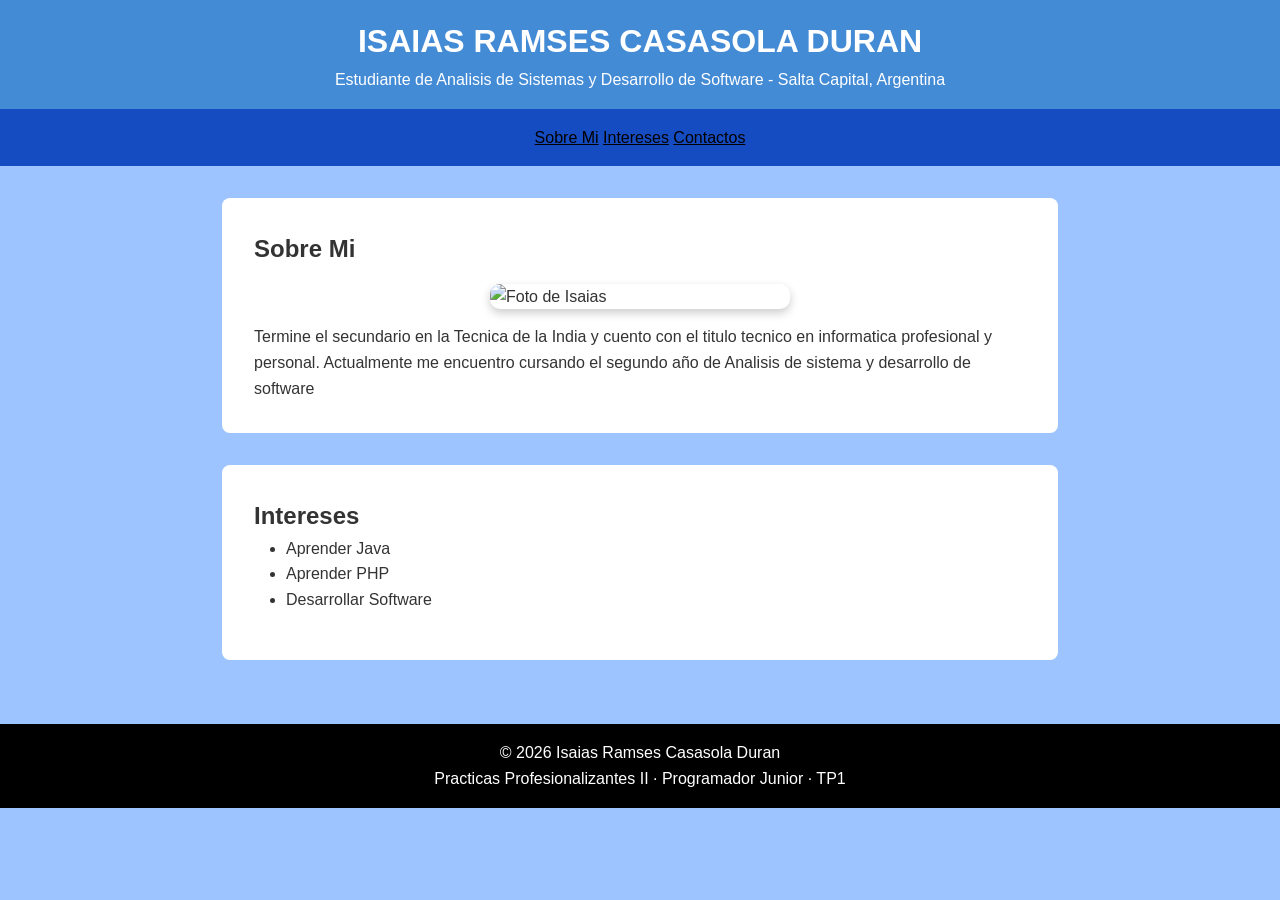
==== index.html @ 72bf7aa1 "Update index.html" ====
<!DOCTYPE html>
<html lang="es">
<head>
<meta charset="UTF-8">
<meta name="viewport" content="width=device-width, initial-scale1.0">
<title>Mi primer sitio</title>
<link rel="stylesheet" href="https://cdnjs.cloudflare.com/ajax/libs/font-awesome/6.5.0/css/all.min.css">
</head>
<body>
<header>
    <h1>ISAIAS RAMSES CASASOLA DURAN</h1>
    <P>Estudiante de Analisis de Sistemas y Desarrollo de Software - Salta Capital, Argentina</P>
</header>
<nav>
    <a href="#Sobre-mi">Sobre Mi</a>
    <a href="#Intereses">Intereses</a>
    <a href="contacto.html">Contactos</a>
</nav>
<main>
    <section id="Sobre-mi">
        <h2>Sobre Mi</h2>
        <img src = "foto.jpg" alt="Foto de Isaias" width="300">
        <p>Termine el secundario en la Tecnica de la India y cuento con el titulo tecnico en informatica profesional y personal. Actualmente me encuentro cursando el segundo año de Analisis de sistema y desarrollo de software </p>
    </section>
    <section id="Intereses">
        <h2>Intereses</h2>
        <ul>
<li>Aprender Java</li>
<li>Aprender PHP</li>
<li>Desarrollar Software</li>
</ul>

</main>
<footer>
    <p>&copy; 2026 Isaias Ramses Casasola Duran</p>
    <p>Practicas Profesionalizantes II · Programador Junior · TP1</p>
</footer>
<style>
    /* === RESET BASICO ===*/
*  {
    margin: 0;
    padding: 0;
    box-sizing: border-box
}
/* === TIPOGRAFIA BASE ===*/
body {
    font-family: 'Segoe UI', Arial, sans-serif;
    font-size: 16px;
    line-height: 1.6;
    color: #333333;
    background-color: rgba(102, 163, 255, 0.63)
}
/* ===== HEADER ===== */

header {

background-color: #156dc0a6;

color: white;

text-align: center;

padding: 1rem; 

}

/* ===== NAV ===== */

nav {

background-color: #154bc0fb;

padding: 1rem;

text-align: center;

}

nav a {

color: #000000;
}


/* ===== FOOTER ===== */

footer {

background-color: #000000;

color: white;

text-align: center;

padding: 1rem;

}
/* ===== MAIN ===== */

main {

max-width: 900px;

margin: 0 auto;

padding: 2rem;

}

/* ===== SECCIONES ===== */

section {

background-color: rgb(255, 255, 255);

border-radius: 8px; 

padding: 2rem;

margin-bottom: 2rem;

box-shadow: 0 2px 5px rgba(0, 0, 0, 0); 

}
ul, ol {

padding-left: 2rem;

margin-bottom: 1rem;

}
img{
display:block;
margin:15px auto;
border-radius:10px;
box-shadow:0 4px 10px rgba(0,0,0,0.2);
}
</style>
</html>
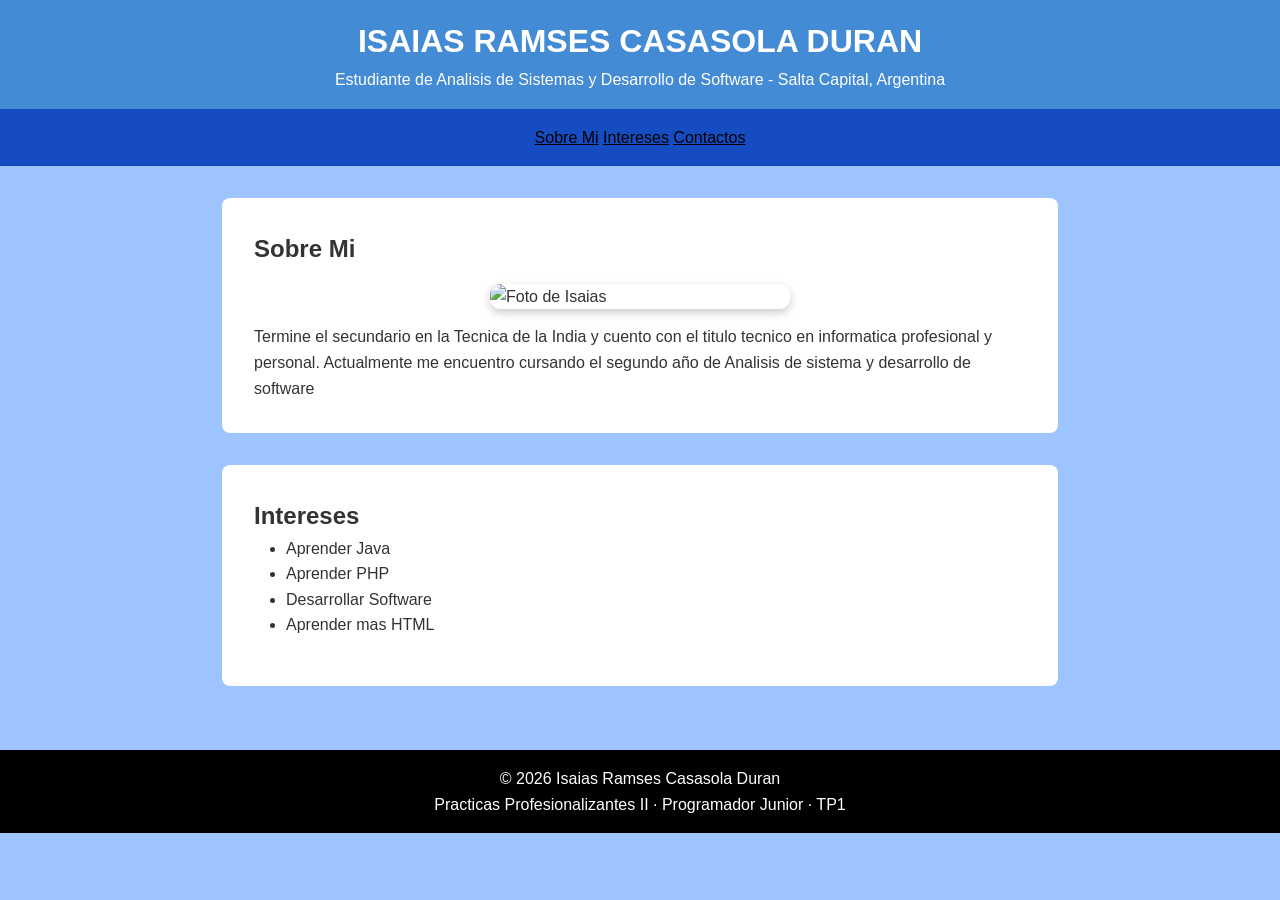
==== commit a02f30f3: "modifique el index" ====
--- a/index.html
+++ b/index.html
@@ -28,6 +28,7 @@
 <li>Aprender Java</li>
 <li>Aprender PHP</li>
 <li>Desarrollar Software</li>
+<li>Aprender mas HTML</li>
 </ul>
 
 </main>
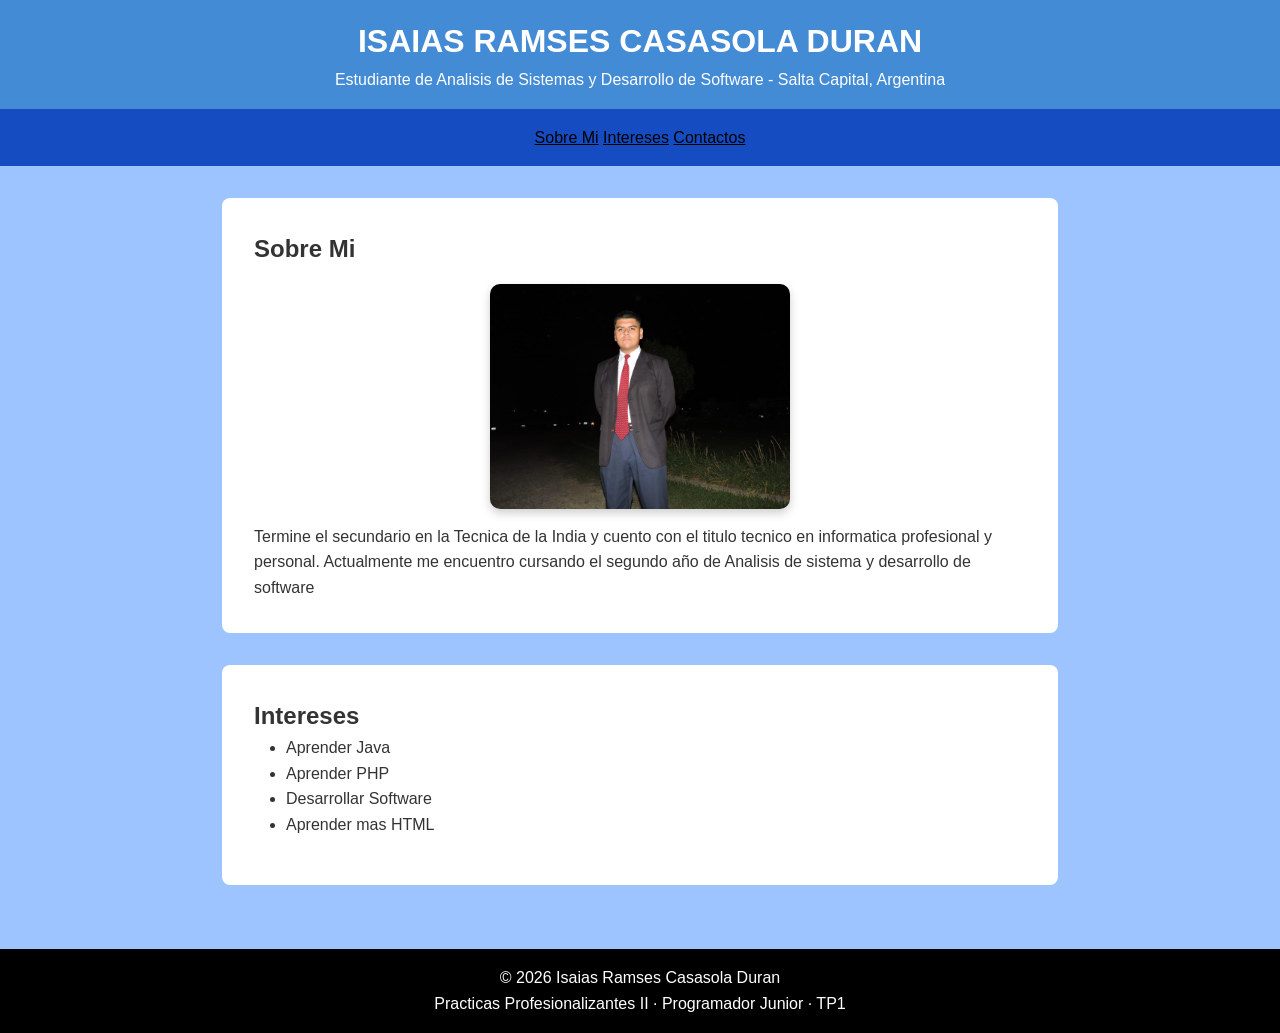
==== commit c412ea23: "Arregle la foto que no se veia" ====
--- a/index.html
+++ b/index.html
@@ -19,7 +19,7 @@
 <main>
     <section id="Sobre-mi">
         <h2>Sobre Mi</h2>
-        <img src = "foto.jpg" alt="Foto de Isaias" width="300">
+        <img src = "/Imagenes/foto.jpg.jpeg" alt="Foto de Isaias" width="300">
         <p>Termine el secundario en la Tecnica de la India y cuento con el titulo tecnico en informatica profesional y personal. Actualmente me encuentro cursando el segundo año de Analisis de sistema y desarrollo de software </p>
     </section>
     <section id="Intereses">
@@ -30,7 +30,6 @@
 <li>Desarrollar Software</li>
 <li>Aprender mas HTML</li>
 </ul>
-
 </main>
 <footer>
     <p>&copy; 2026 Isaias Ramses Casasola Duran</p>
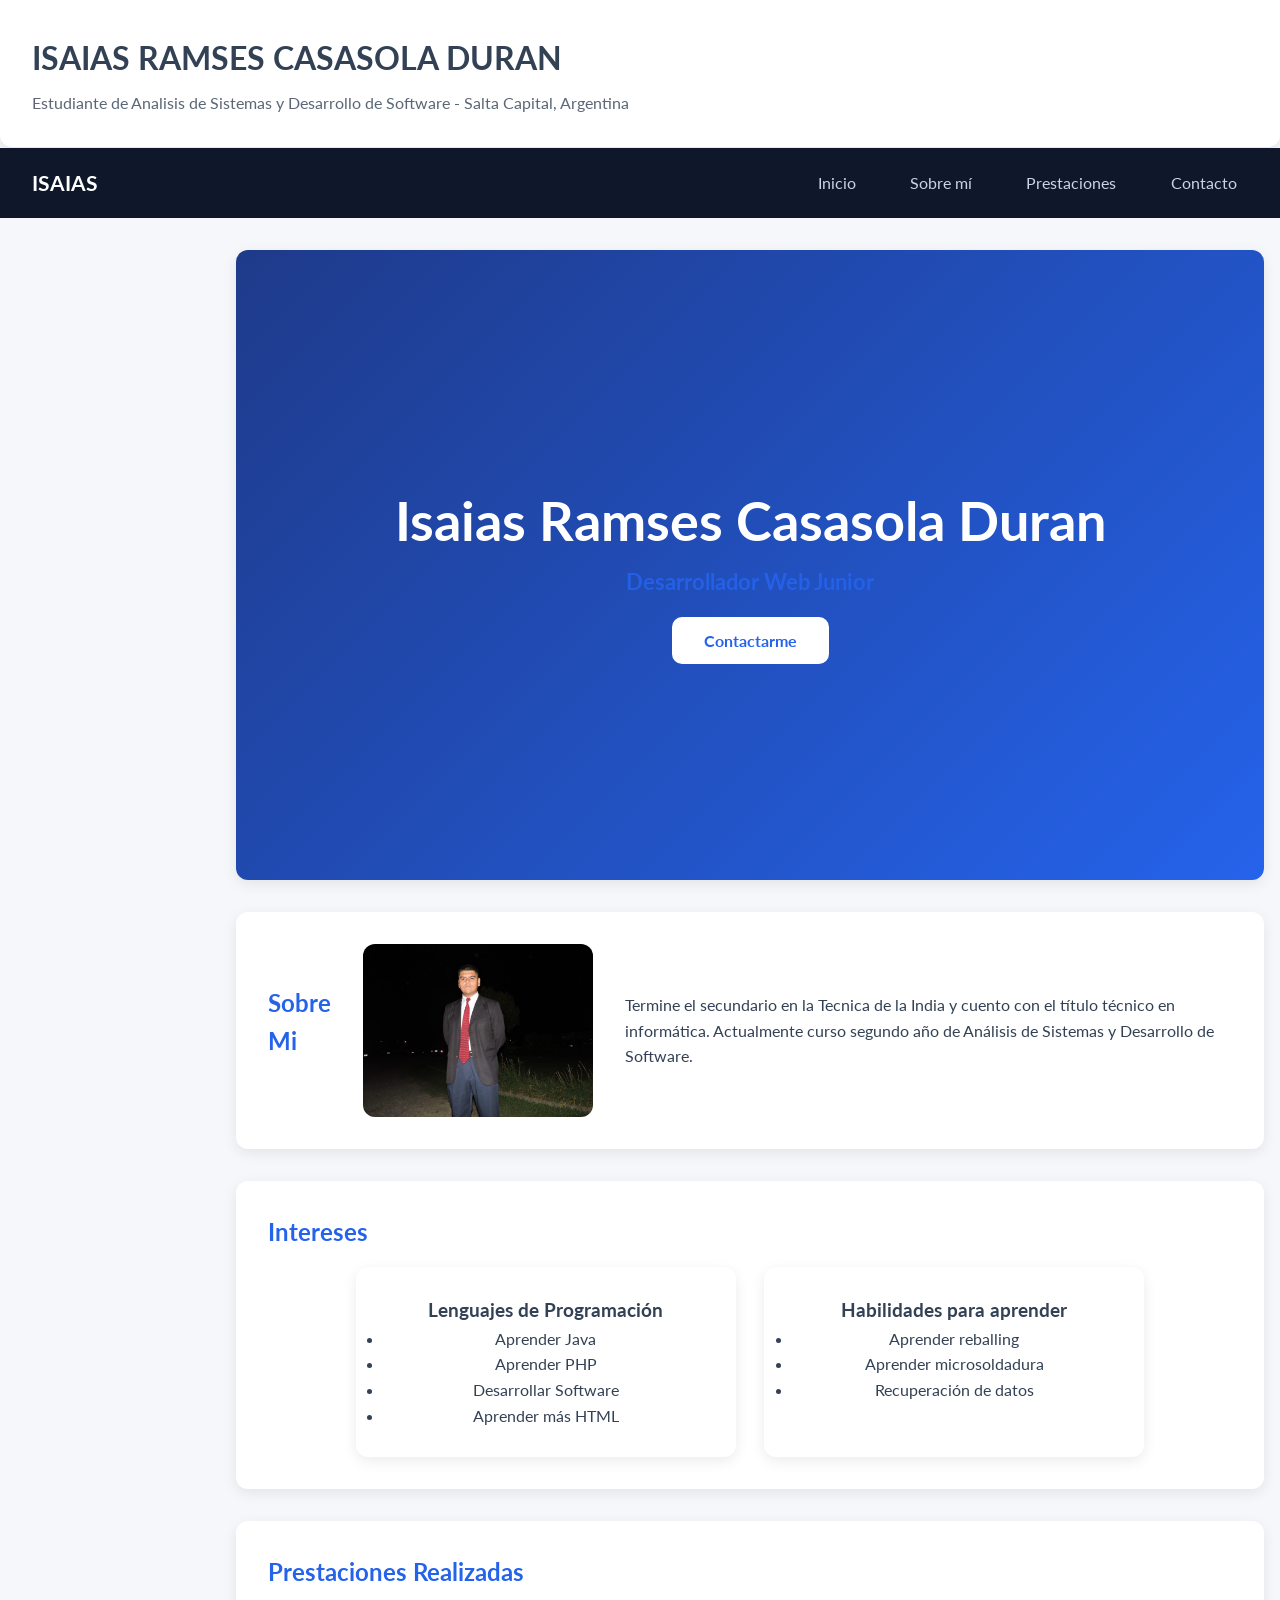
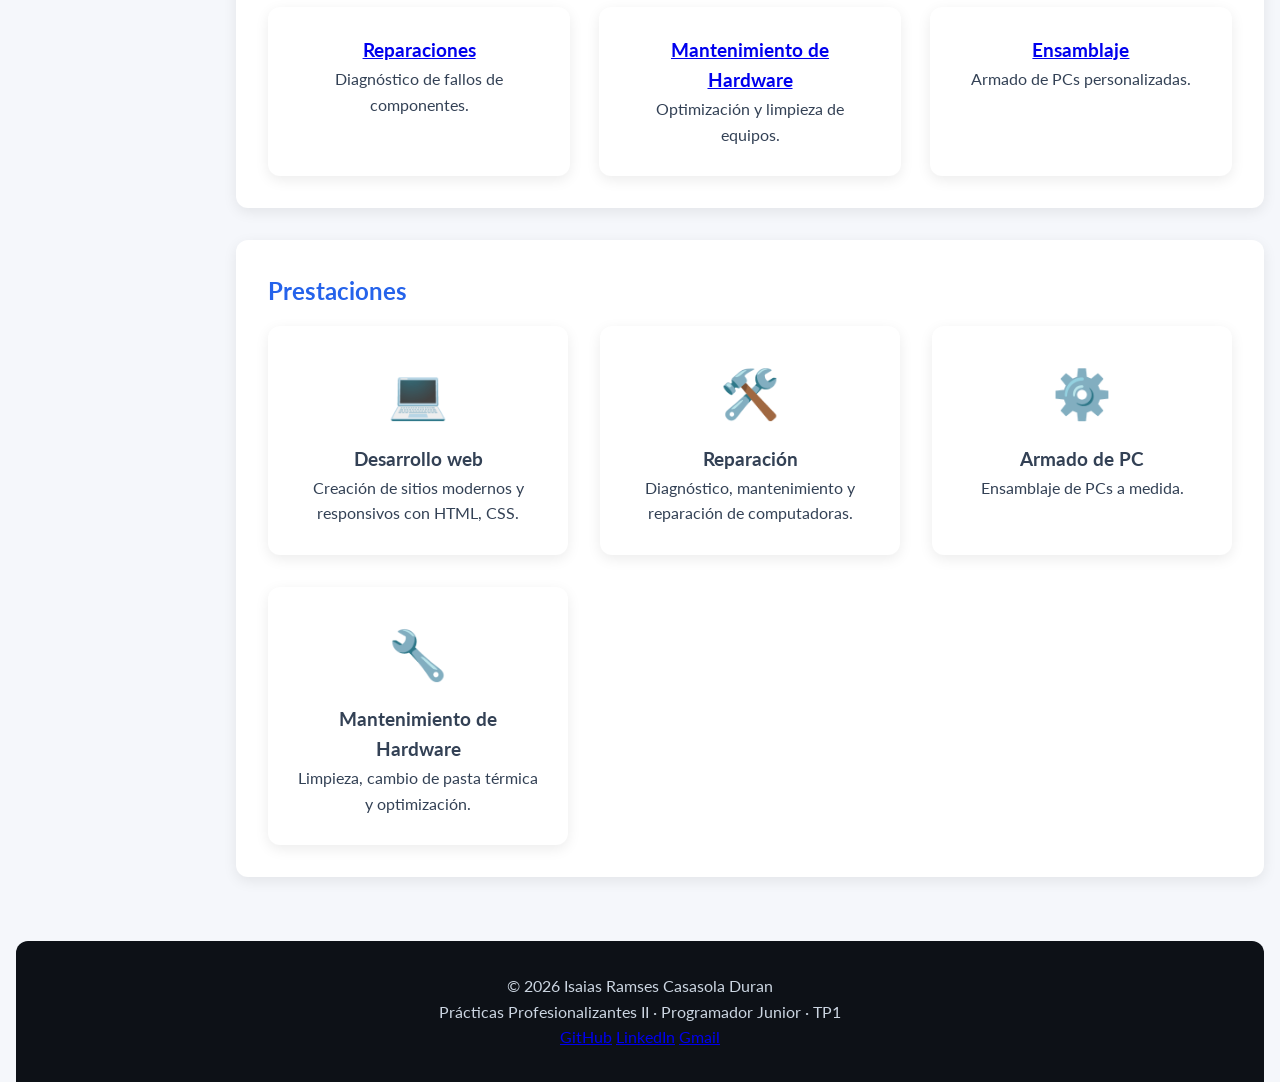
==== commit 537db0b2: "Cambio de Diseño" ====
--- a/index.html
+++ b/index.html
@@ -2,138 +2,139 @@
 <html lang="es">
 <head>
 <meta charset="UTF-8">
-<meta name="viewport" content="width=device-width, initial-scale1.0">
+<meta name="viewport" content="width=device-width, initial-scale=1.0">
 <title>Mi primer sitio</title>
-<link rel="stylesheet" href="https://cdnjs.cloudflare.com/ajax/libs/font-awesome/6.5.0/css/all.min.css">
+
+<link rel="preconnect" href="https://fonts.googleapis.com">
+<link rel="preconnect" href="https://fonts.gstatic.com" crossorigin>
+<link href="https://fonts.googleapis.com/css2?family=Lato:wght@300;400;700;900&display=swap" rel="stylesheet">
+
+<link rel="stylesheet" href="css/style.css">
 </head>
 <body>
-<header>
-    <h1>ISAIAS RAMSES CASASOLA DURAN</h1>
-    <P>Estudiante de Analisis de Sistemas y Desarrollo de Software - Salta Capital, Argentina</P>
-</header>
-<nav>
-    <a href="#Sobre-mi">Sobre Mi</a>
-    <a href="#Intereses">Intereses</a>
-    <a href="contacto.html">Contactos</a>
-</nav>
-<main>
-    <section id="Sobre-mi">
-        <h2>Sobre Mi</h2>
-        <img src = "/Imagenes/foto.jpg.jpeg" alt="Foto de Isaias" width="300">
-        <p>Termine el secundario en la Tecnica de la India y cuento con el titulo tecnico en informatica profesional y personal. Actualmente me encuentro cursando el segundo año de Analisis de sistema y desarrollo de software </p>
-    </section>
-    <section id="Intereses">
-        <h2>Intereses</h2>
-        <ul>
-<li>Aprender Java</li>
-<li>Aprender PHP</li>
-<li>Desarrollar Software</li>
-<li>Aprender mas HTML</li>
-</ul>
-</main>
-<footer>
-    <p>&copy; 2026 Isaias Ramses Casasola Duran</p>
-    <p>Practicas Profesionalizantes II · Programador Junior · TP1</p>
-</footer>
-<style>
-    /* === RESET BASICO ===*/
-*  {
-    margin: 0;
-    padding: 0;
-    box-sizing: border-box
-}
-/* === TIPOGRAFIA BASE ===*/
-body {
-    font-family: 'Segoe UI', Arial, sans-serif;
-    font-size: 16px;
-    line-height: 1.6;
-    color: #333333;
-    background-color: rgba(102, 163, 255, 0.63)
-}
-/* ===== HEADER ===== */
+    <header>
+        <h1>ISAIAS RAMSES CASASOLA DURAN</h1>
+        <p>Estudiante de Analisis de Sistemas y Desarrollo de Software - Salta Capital, Argentina</p>
+    </header>
 
-header {
+<div class="layout">
 
-background-color: #156dc0a6;
+    <nav class="navbar">
+        <div class="logo">ISAIAS</div>
 
-color: white;
+        <ul class="nav-links">
+            <li><a href="index.html">Inicio</a></li>
+            <li><a href="#Sobre-mi">Sobre mí</a></li>
+            <li><a href="Tarjetas.html">Prestaciones</a></li>
+            <li><a href="contacto.html">Contacto</a></li>
+        </ul>
+    </nav>
+    <main class="main">
 
-text-align: center;
+        <section class="hero">
+            <div class="hero-content">
+                <h1 class="hero-title">Isaias Ramses Casasola Duran</h1>
+                <h2 class="hero-subtitle">Desarrollador Web Junior</h2>
+                <a href="contacto.html" class="hero-btn">Contactarme</a>
+            </div>
+        </section>
 
-padding: 1rem; 
+        <section id="Sobre-mi">
+            <h2>Sobre Mi</h2>
+            <img src="Imagenes/foto.jpg.jpeg" alt="Foto de Isaias">
+            <p>Termine el secundario en la Tecnica de la India y cuento con el título técnico en informática. Actualmente curso segundo año de Análisis de Sistemas y Desarrollo de Software.</p>
+        </section>
 
-}
+        <section id="Intereses">
+            <h2>Intereses</h2>
 
-/* ===== NAV ===== */
+            <div class="contenedor-tarjetas">
+                <div class="tarjeta">
+                    <h3>Lenguajes de Programación</h3>
+                    <ul>
+                        <li>Aprender Java</li>
+                        <li>Aprender PHP</li>
+                        <li>Desarrollar Software</li>
+                        <li>Aprender más HTML</li>
+                    </ul>
+                </div>
 
-nav {
+                <div class="tarjeta">
+                    <h3>Habilidades para aprender</h3>
+                    <ul>
+                        <li>Aprender reballing</li>
+                        <li>Aprender microsoldadura</li>
+                        <li>Recuperación de datos</li>
+                    </ul>
+                </div>
+            </div>
+        </section>
 
-background-color: #154bc0fb;
+        <section>
+            <h2>Prestaciones Realizadas</h2>
 
-padding: 1rem;
+            <div class="cards-section">
+                <div class="card">
+                    <h3><a href="Tarjetas.html">Reparaciones</a></h3>
+                    <p>Diagnóstico de fallos de componentes.</p>
+                </div>
 
-text-align: center;
+                <div class="card">
+                    <h3><a href="Tarjetas.html">Mantenimiento de Hardware</a></h3>
+                    <p>Optimización y limpieza de equipos.</p>
+                </div>
 
-}
+                <div class="card">
+                    <h3><a href="Tarjetas.html">Ensamblaje</a></h3>
+                    <p>Armado de PCs personalizadas.</p>
+                </div>
+            </div>
+        </section>
 
-nav a {
+        <section id="galeria" class="galeria">
+            <h2>Prestaciones</h2>
 
-color: #000000;
-}
+            <div class="galeria-grid">
+                <div class="galeria-card">
+                    <div class="icono">💻</div>
+                    <h3>Desarrollo web</h3>
+                    <p>Creación de sitios modernos y responsivos con HTML, CSS.</p>
+                </div>
 
+                <div class="galeria-card">
+                    <div class="icono">🛠️</div>
+                    <h3>Reparación</h3>
+                    <p>Diagnóstico, mantenimiento y reparación de computadoras.</p>
+                </div>
 
-/* ===== FOOTER ===== */
+                <div class="galeria-card">
+                    <div class="icono">⚙️</div>
+                    <h3>Armado de PC</h3>
+                    <p>Ensamblaje de PCs a medida.</p>
+                </div>
 
-footer {
+                <div class="galeria-card">
+                    <div class="icono">🔧</div>
+                    <h3>Mantenimiento de Hardware</h3>
+                    <p>Limpieza, cambio de pasta térmica y optimización.</p>
+                </div>
+            </div>
+        </section>
 
-background-color: #000000;
+    </main>
 
-color: white;
+    <footer class="footer">
+        <p>&copy; 2026 Isaias Ramses Casasola Duran</p>
+        <p>Prácticas Profesionalizantes II · Programador Junior · TP1</p>
 
-text-align: center;
+        <div class="social">
+            <a href="https://github.com/" target="_blank" class="icon-link">GitHub</a>
+            <a href="https://linkedin.com/" target="_blank" class="icon-link">LinkedIn</a>
+            <a href="mailto:tuemail@gmail.com" class="icon-link">Gmail</a>
+        </div>
+    </footer>
 
-padding: 1rem;
+</div>
 
-}
-/* ===== MAIN ===== */
-
-main {
-
-max-width: 900px;
-
-margin: 0 auto;
-
-padding: 2rem;
-
-}
-
-/* ===== SECCIONES ===== */
-
-section {
-
-background-color: rgb(255, 255, 255);
-
-border-radius: 8px; 
-
-padding: 2rem;
-
-margin-bottom: 2rem;
-
-box-shadow: 0 2px 5px rgba(0, 0, 0, 0); 
-
-}
-ul, ol {
-
-padding-left: 2rem;
-
-margin-bottom: 1rem;
-
-}
-img{
-display:block;
-margin:15px auto;
-border-radius:10px;
-box-shadow:0 4px 10px rgba(0,0,0,0.2);
-}
-</style>
-</html>
+</body>
+</html>
--- a/css/style.css
+++ b/css/style.css
@@ -0,0 +1,448 @@
+
+:root {
+    --primary: #2563eb;
+    --primary-dark: #1e3a8a;
+    --sidebar-bg: #0f172a;
+    --sidebar-bg-light: #1e293b;
+    --text: #334155;
+    --light-bg: #f5f7fb;
+    --white: #ffffff;
+
+    --success: #16a34a;
+    --danger: #dc2626;
+
+    --radius: 12px;
+    --shadow: 0 4px 14px rgba(0,0,0,0.08);
+    --font: 'Lato', sans-serif;
+}
+
+
+* {
+    margin: 0;
+    padding: 0;
+    box-sizing: border-box;
+}
+
+body {
+    font-family: var(--font);
+    background: var(--light-bg);
+    color: var(--text);
+    line-height: 1.6;
+}
+
+.layout {
+    display: grid;
+
+    grid-template-areas:
+        "navbar"
+        "header"
+        "main"
+        "footer";
+
+    grid-template-columns: 1fr;
+    grid-template-rows: 70px auto auto auto;
+
+    width: 100%;
+    max-width: 1200px;
+    margin: 0 auto;    
+    padding: 0 1rem;
+}
+
+.navbar { grid-area: navbar; }
+header  { grid-area: header; }
+.main   { grid-area: main; }
+.footer { grid-area: footer; }
+
+.sidebar {
+    display: none;
+}
+
+.navbar {
+    width: 100vw;
+    margin-left: calc(-50vw + 50%);
+    margin-right: calc(-50vw + 50%);
+
+    height: 70px;
+    background: var(--sidebar-bg);
+    color: white;
+
+    display: flex;
+    justify-content: space-between;
+    align-items: center;
+
+    padding: 0 2rem;
+    position: sticky;
+    top: 0;
+    z-index: 99;
+}
+
+.navbar .logo {
+    font-weight: 700;
+    font-size: 1.3rem;
+}
+
+.navbar .nav-links {
+    display: flex;
+    gap: 2rem;
+    list-style: none;
+}
+
+.navbar .nav-links a {
+    color: #cbd5e1;
+    text-decoration: none;
+    padding: 0.5rem 0.7rem;
+    border-radius: var(--radius);
+    transition: 0.2s;
+}
+
+.navbar .nav-links a:hover {
+    background: rgba(255,255,255,0.15);
+    color: white;
+    transform: translateY(-2px);
+}
+
+header {
+    background: white;
+    padding: 2rem;
+    border-bottom: 1px solid #e5e7eb;
+    box-shadow: var(--shadow);
+    border-radius: 0 0 12px 12px;
+}
+
+header h1 {
+    font-size: 2rem;
+    font-weight: 700;
+}
+
+header p {
+    opacity: 0.8;
+    margin-top: 0.4rem;
+}
+
+.main {
+    padding: 2rem 0;
+    width: 100%;
+}
+
+
+section {
+    background: white;
+    padding: 2rem;
+    border-radius: var(--radius);
+    box-shadow: var(--shadow);
+    margin-bottom: 2rem;
+}
+
+section h2 {
+    color: var(--primary);
+    margin-bottom: 1rem;
+}
+
+
+.hero {
+    display: flex;
+    flex-direction: column;
+    justify-content: center;
+    align-items: center;
+
+    min-height: 70vh;
+    background: linear-gradient(135deg, #1e3a8a, #2563eb);
+    color: white;
+    padding: 3rem;
+    text-align: center;
+    border-radius: var(--radius);
+}
+
+.hero-title {
+    font-size: 3rem;
+    font-weight: 700;
+}
+
+.hero-subtitle {
+    font-size: 1.4rem;
+    opacity: 0.9;
+    margin-bottom: 1.8rem;
+}
+
+.hero-btn {
+    background: white;
+    padding: 14px 32px;
+    border-radius: 10px;
+    font-weight: 700;
+    color: var(--primary);
+    text-decoration: none;
+    transition: 0.3s;
+}
+
+.hero-btn:hover {
+    background: var(--primary-dark);
+    color: white;
+}
+
+
+#Sobre-mi {
+    display: flex;
+    flex-direction: column;
+    text-align: center;
+    align-items: center;
+    gap: 1.5rem;
+}
+
+#Sobre-mi img {
+    width: 230px;
+    border-radius: 12px;
+    display: block;
+}
+
+
+.cards-section,
+.contenedor-tarjetas {
+    display: flex;
+    flex-wrap: wrap;
+    gap: 1.8rem;
+    justify-content: center;
+}
+
+.card, .tarjeta {
+    flex: 1 1 300px;
+    max-width: 380px;
+    padding: 1.8rem;
+    background: white;
+    border-radius: var(--radius);
+    box-shadow: var(--shadow);
+    transition: 0.25s;
+    text-align: center;
+}
+
+.card:hover,
+.tarjeta:hover {
+    transform: translateY(-6px);
+    box-shadow: 0 12px 30px rgba(0,0,0,0.16);
+}
+
+.cards-section img,
+.galeria-card img {
+    width: 100%;
+    max-width: 220px;     
+    height: 140px;        
+    object-fit: cover;    
+    border-radius: var(--radius);
+    box-shadow: var(--shadow);
+    display: block;
+    margin: 0 auto 1rem;  
+}
+
+
+.galeria-grid {
+    display: grid;
+    grid-template-columns: repeat(auto-fit, minmax(260px, 1fr));
+    gap: 2rem;
+    justify-items: center;
+}
+
+.galeria-card {
+    background: white;
+    padding: 1.8rem;
+    width: 100%;
+    max-width: 350px;
+    border-radius: var(--radius);
+    box-shadow: var(--shadow);
+    text-align: center;
+    transition: 0.2s;
+}
+
+.galeria-card:hover {
+    transform: translateY(-6px);
+}
+
+.galeria-card .icono {
+    font-size: 3rem;
+    color: var(--primary-dark);
+    margin-bottom: 0.8rem;
+}
+
+
+.footer {
+    background: #0d1117;
+    color: #cbd5e1;
+    text-align: center;
+    padding: 2rem 1rem;
+    border-radius: 12px 12px 0 0;
+}
+
+.contact-main {
+    display: flex;
+    justify-content: center;
+    padding: 2rem 1rem;
+}
+
+form {
+    background: var(--white);
+    padding: 2.5rem;
+    border-radius: var(--radius);
+    max-width: 600px;
+    width: 100%;
+    box-shadow: var(--shadow);
+    display: flex;
+    flex-direction: column;
+    gap: 1.3rem;
+    animation: fadeIn 0.45s ease;
+}
+
+@keyframes fadeIn {
+    from { opacity: 0; transform: translateY(8px); }
+    to   { opacity: 1; transform: translateY(0); }
+}
+
+label {
+    font-weight: 700;
+    color: var(--text);
+}
+
+input,
+textarea {
+    width: 100%;
+    padding: 12px 14px;
+    border-radius: var(--radius);
+    border: 1px solid #cbd5e1;
+    background: #f8fafc;
+    font-size: 1rem;
+    transition: 0.25s;
+}
+
+input:focus,
+textarea:focus {
+    border-color: var(--primary);
+    box-shadow: 0 0 0 3px rgba(37,99,235,0.25);
+}
+
+input:not(:placeholder-shown):valid,
+textarea:not(:placeholder-shown):valid {
+    border: 2px solid var(--success);
+    background: #f0fff4;
+}
+
+input:not(:placeholder-shown):invalid,
+textarea:not(:placeholder-shown):invalid {
+    border: 2px solid var(--danger);
+    background: #fef2f2;
+}
+
+#terminos {
+    width: auto;
+}
+
+button {
+    background: var(--primary);
+    color: white;
+    padding: 12px;
+    border: none;
+    border-radius: var(--radius);
+    font-weight: 700;
+    cursor: pointer;
+    transition: 0.3s;
+}
+
+button:hover {
+    background: var(--primary-dark);
+    transform: translateY(-3px);
+}
+
+.contact-header {
+    background: white;
+    padding: 2rem;
+    text-align: center;
+    border-radius: 0 0 var(--radius) var(--radius);
+}
+
+.contact-nav {
+    background: var(--sidebar-bg);
+    padding: 1rem;
+    text-align: center;
+}
+
+.contact-nav a {
+    color: white;
+    font-weight: 600;
+}
+
+.contact-footer {
+    background: #0d1117;
+    color: #cbd5e1;
+    text-align: center;
+    padding: 2rem;
+    border-radius: var(--radius) var(--radius) 0 0;
+}
+
+
+@media (min-width: 768px) {
+    .layout {
+        grid-template-areas:
+            "navbar navbar"
+            "header header"
+            "sidebar main"
+            "footer footer";
+
+        grid-template-columns: 220px 1fr;
+        max-width: 1300px;
+    }
+
+    .sidebar {
+        display: block;
+        padding: 2rem;
+        background: linear-gradient(180deg, var(--sidebar-bg-light), var(--sidebar-bg));
+        color: white;
+        border-radius: var(--radius);
+    }
+
+    #Sobre-mi {
+        flex-direction: row;
+        text-align: left;
+        justify-content: center;
+        gap: 2rem;
+    }
+
+    .cards-section img,
+    .galeria-card img {
+        height: 150px;
+    }
+}
+
+@media (min-width: 1024px) {
+    .layout {
+        max-width: 1400px;
+    }
+
+    .hero-title {
+        font-size: 3.4rem;
+    }
+
+    .cards-section img,
+    .galeria-card img {
+        height: 170px;
+    }
+}
+
+@media (min-width: 1440px) {
+    .layout {
+        max-width: 1600px;
+        padding: 0 2rem;
+    }
+
+    .main {
+        max-width: 1500px;
+        margin: 0 auto;
+    }
+
+    .cards-section img,
+    .galeria-card img {
+        height: 190px;
+    }
+}
+img {
+    display: block;
+    max-width: 60%;
+    width: 100%;
+    height: auto;
+    object-fit: cover;
+}
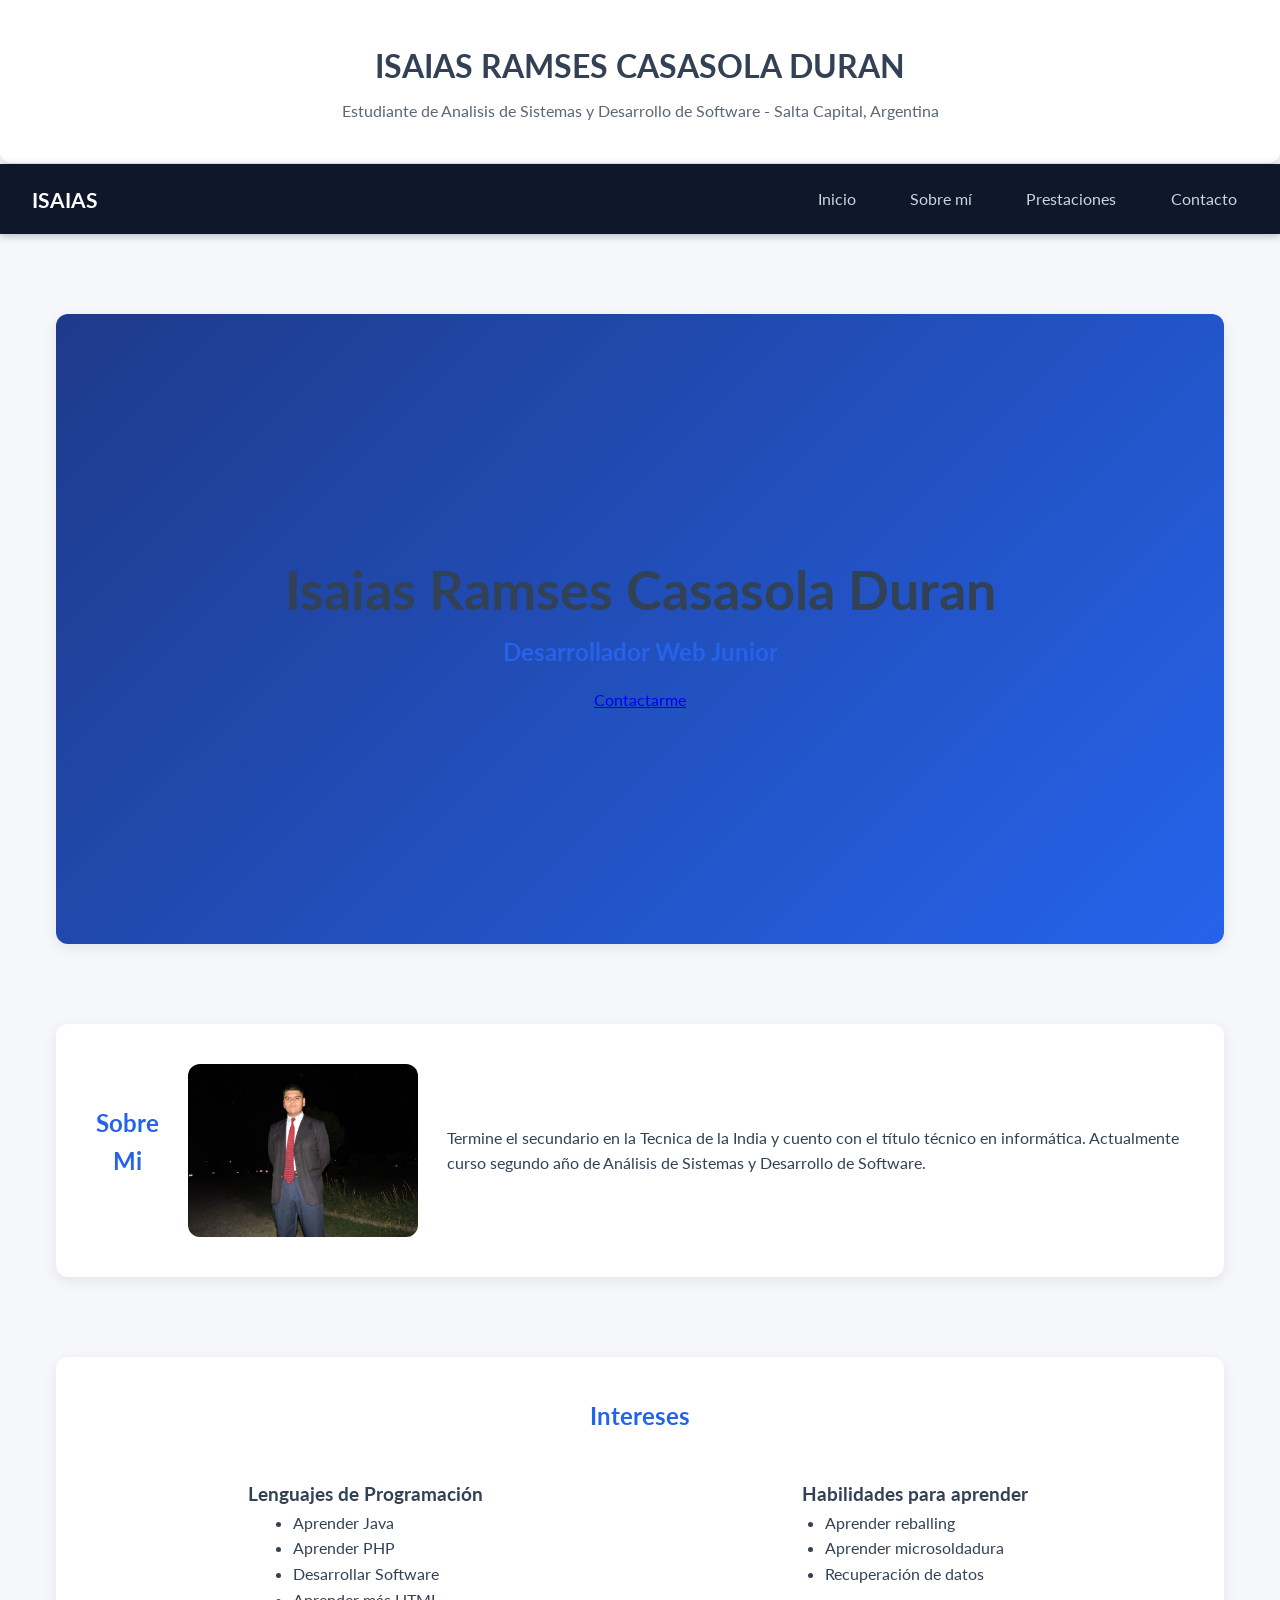
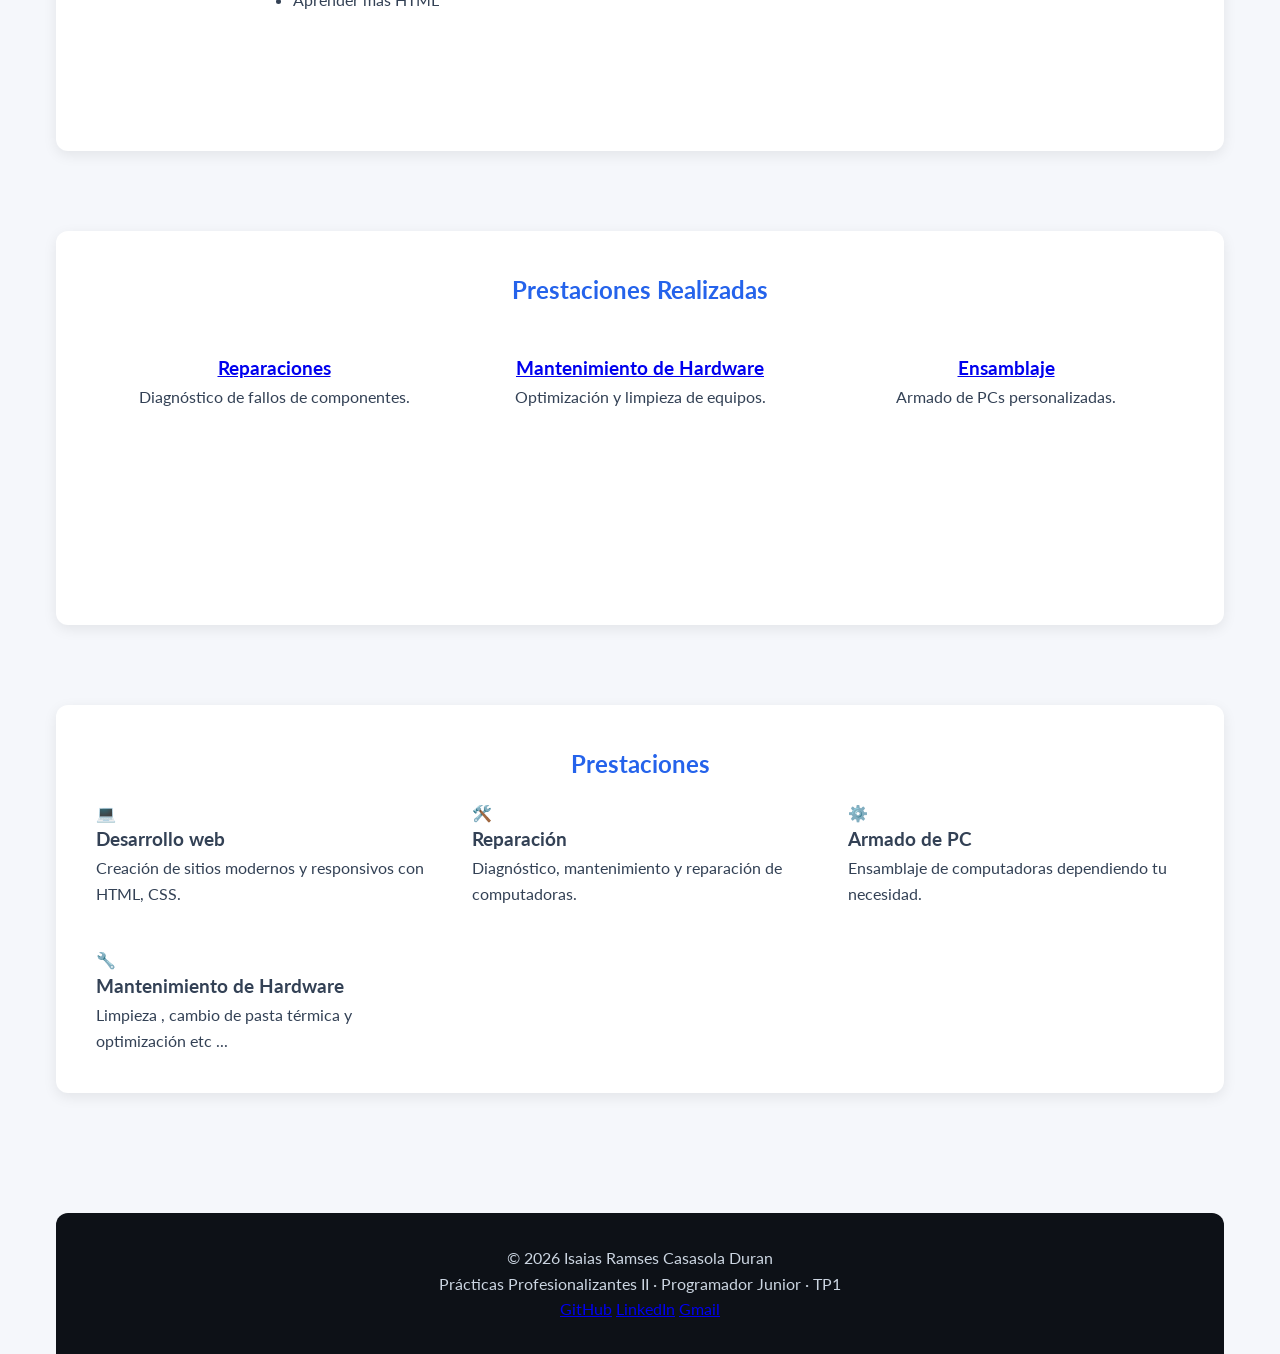
==== commit 9d403e16: "mejore la estructura" ====
--- a/index.html
+++ b/index.html
@@ -2,7 +2,7 @@
 <html lang="es">
 <head>
 <meta charset="UTF-8">
-<meta name="viewport" content="width=device-width, initial-scale=1.0">
+<meta name="viewport" content="width=device-width, initial-scale=1">
 <title>Mi primer sitio</title>
 
 <link rel="preconnect" href="https://fonts.googleapis.com">
@@ -110,13 +110,13 @@
                 <div class="galeria-card">
                     <div class="icono">⚙️</div>
                     <h3>Armado de PC</h3>
-                    <p>Ensamblaje de PCs a medida.</p>
+                    <p>Ensamblaje de computadoras dependiendo tu necesidad.</p>
                 </div>
 
                 <div class="galeria-card">
                     <div class="icono">🔧</div>
                     <h3>Mantenimiento de Hardware</h3>
-                    <p>Limpieza, cambio de pasta térmica y optimización.</p>
+                    <p>Limpieza  , cambio de pasta térmica y optimización etc ...</p>
                 </div>
             </div>
         </section>
--- a/css/style.css
+++ b/css/style.css
@@ -1,4 +1,3 @@
-
 :root {
     --primary: #2563eb;
     --primary-dark: #1e3a8a;
@@ -14,6 +13,9 @@
     --radius: 12px;
     --shadow: 0 4px 14px rgba(0,0,0,0.08);
     --font: 'Lato', sans-serif;
+
+    --space-section: 2.5rem;   
+    --space-block: 1.8rem;     
 }
 
 
@@ -22,17 +24,18 @@
     padding: 0;
     box-sizing: border-box;
 }
+
 
 body {
     font-family: var(--font);
     background: var(--light-bg);
     color: var(--text);
     line-height: 1.6;
+    overflow-x: hidden; 
 }
 
 .layout {
     display: grid;
-
     grid-template-areas:
         "navbar"
         "header"
@@ -44,18 +47,16 @@
 
     width: 100%;
     max-width: 1200px;
-    margin: 0 auto;    
+    margin: 0 auto;
     padding: 0 1rem;
+    gap: var(--space-section); 
 }
 
 .navbar { grid-area: navbar; }
 header  { grid-area: header; }
 .main   { grid-area: main; }
 .footer { grid-area: footer; }
-
-.sidebar {
-    display: none;
-}
+.sidebar { display: none; }
 
 .navbar {
     width: 100vw;
@@ -74,7 +75,10 @@
     position: sticky;
     top: 0;
     z-index: 99;
-}
+
+    box-shadow: 0 2px 8px rgba(0,0,0,0.25); 
+}
+
 
 .navbar .logo {
     font-weight: 700;
@@ -86,6 +90,7 @@
     gap: 2rem;
     list-style: none;
 }
+
 
 .navbar .nav-links a {
     color: #cbd5e1;
@@ -103,41 +108,46 @@
 
 header {
     background: white;
-    padding: 2rem;
+    padding: var(--space-section);
     border-bottom: 1px solid #e5e7eb;
     box-shadow: var(--shadow);
     border-radius: 0 0 12px 12px;
-}
+    text-align: center; 
+}
+
 
 header h1 {
     font-size: 2rem;
     font-weight: 700;
 }
 
+
 header p {
     opacity: 0.8;
     margin-top: 0.4rem;
 }
 
 .main {
-    padding: 2rem 0;
-    width: 100%;
-}
-
+    width: 100%;
+    padding-bottom: var(--space-section);
+    display: flex;
+    flex-direction: column;
+    gap: var(--space-section);
+}
 
 section {
     background: white;
-    padding: 2rem;
+    padding: var(--space-section);
     border-radius: var(--radius);
     box-shadow: var(--shadow);
-    margin-bottom: 2rem;
+    margin-bottom: var(--space-section);
 }
 
 section h2 {
     color: var(--primary);
     margin-bottom: 1rem;
-}
-
+    text-align: center;
+}
 
 .hero {
     display: flex;
@@ -145,122 +155,59 @@
     justify-content: center;
     align-items: center;
 
+    background: linear-gradient(135deg, #1e3a8a, #2563eb);
     min-height: 70vh;
-    background: linear-gradient(135deg, #1e3a8a, #2563eb);
-    color: white;
     padding: 3rem;
     text-align: center;
     border-radius: var(--radius);
 }
 
-.hero-title {
-    font-size: 3rem;
-    font-weight: 700;
-}
-
-.hero-subtitle {
-    font-size: 1.4rem;
-    opacity: 0.9;
-    margin-bottom: 1.8rem;
-}
-
-.hero-btn {
-    background: white;
-    padding: 14px 32px;
-    border-radius: 10px;
-    font-weight: 700;
-    color: var(--primary);
-    text-decoration: none;
-    transition: 0.3s;
-}
-
-.hero-btn:hover {
-    background: var(--primary-dark);
-    color: white;
-}
-
-
 #Sobre-mi {
     display: flex;
     flex-direction: column;
     text-align: center;
     align-items: center;
-    gap: 1.5rem;
+    gap: var(--space-block);
 }
 
 #Sobre-mi img {
     width: 230px;
-    border-radius: 12px;
-    display: block;
-}
-
+    border-radius: var(--radius);
+}
 
 .cards-section,
 .contenedor-tarjetas {
-    display: flex;
-    flex-wrap: wrap;
-    gap: 1.8rem;
-    justify-content: center;
+    display: grid;
+    grid-template-columns: repeat(auto-fit, minmax(200px, 1fr));  
+    gap: 10px;
 }
 
 .card, .tarjeta {
-    flex: 1 1 300px;
-    max-width: 380px;
     padding: 1.8rem;
-    background: white;
-    border-radius: var(--radius);
-    box-shadow: var(--shadow);
-    transition: 0.25s;
-    text-align: center;
-}
-
-.card:hover,
-.tarjeta:hover {
-    transform: translateY(-6px);
-    box-shadow: 0 12px 30px rgba(0,0,0,0.16);
-}
+    min-height: 260px;
+    display: flex;
+    flex-direction: column;
+    align-items: center;   
+    justify-content: flex-start;
+}
+
 
 .cards-section img,
 .galeria-card img {
     width: 100%;
-    max-width: 220px;     
-    height: 140px;        
-    object-fit: cover;    
-    border-radius: var(--radius);
-    box-shadow: var(--shadow);
-    display: block;
-    margin: 0 auto 1rem;  
+    max-width: 230px;       
+    height: 150px;
+    object-fit: cover;
+    margin-bottom: 1rem;
 }
 
 
 .galeria-grid {
     display: grid;
-    grid-template-columns: repeat(auto-fit, minmax(260px, 1fr));
-    gap: 2rem;
+    grid-template-columns: repeat(auto-fit, minmax(270px, 1fr));
+    gap: var(--space-section);
     justify-items: center;
 }
-
-.galeria-card {
-    background: white;
-    padding: 1.8rem;
-    width: 100%;
-    max-width: 350px;
-    border-radius: var(--radius);
-    box-shadow: var(--shadow);
-    text-align: center;
-    transition: 0.2s;
-}
-
-.galeria-card:hover {
-    transform: translateY(-6px);
-}
-
-.galeria-card .icono {
-    font-size: 3rem;
-    color: var(--primary-dark);
-    margin-bottom: 0.8rem;
-}
-
 
 .footer {
     background: #0d1117;
@@ -270,37 +217,147 @@
     border-radius: 12px 12px 0 0;
 }
 
-.contact-main {
+.contact-form {
     display: flex;
     justify-content: center;
+    width: 100%;
+}
+
+.contact-form form {
+    width: 100%;
+    max-width: 550px;      
+    margin: 0 auto;        
+    display: flex;
+    flex-direction: column;
+    gap: 1.2rem;
+}
+
+
+.contact-form h2 {
+    text-align: center;
+    margin-bottom: 1rem;
+}
+
+form {
+    background: white;
+    padding: 2.5rem;
+    border-radius: var(--radius);
+    max-width: 600px;
+    width: 100%;
+    display: flex;
+    flex-direction: column;
+    gap: var(--space-block);
+}
+
+
+@media (min-width: 768px) {
+    #Sobre-mi {
+        flex-direction: row;
+        justify-content: center;
+        text-align: left;
+    }
+
+    .cards-section img,
+    .galeria-card img {
+        height: 160px;
+    }
+}
+
+@media (min-width: 1024px) {
+    .hero-title { font-size: 3.4rem; }
+}
+
+@media (min-width: 1440px) {
+    .main {
+        max-width: 1500px;
+        margin: 0 auto;
+    }
+}
+
+
+
+img {
+    display: block;
+    max-width: 60%;
+    height: auto;
+    object-fit: cover;
+}
+
+
+.contact-wrapper {
+    width: 100%;
+    max-width: 1000px;  
+    margin: 0 auto;      
     padding: 2rem 1rem;
 }
 
+
+.contact-wrapper h2 {
+    text-align: center;
+    color: var(--primary);
+    margin-bottom: 2rem;
+}
+
+
+.contact-wrapper form {
+    background: white;
+    padding: 2rem;
+    border-radius: var(--radius);
+    max-width: 600px;
+    margin: 0 auto;      /* este es el centro real */
+    box-shadow: var(--shadow);
+
+    display: flex;
+    flex-direction: column;
+    gap: 1.4rem;
+}
+
+.contenedor-fotos img {
+    width: 100%;
+    max-width: 500px;    
+    display: block;
+    margin: 0 auto 1.5rem; 
+    border-radius: 12px;
+    object-fit: cover;
+    box-shadow: 0 4px 12px rgba(0,0,0,0.15);
+}
+
+.contact-wrapper {
+    max-width: 700px;
+    margin: 0 auto;
+    padding: 2rem;
+    display: flex;
+    flex-direction: column;
+    align-items: center;
+}
+
+.contact-wrapper h2 {
+    text-align: center;
+    color: var(--primary);
+    margin-bottom: 1.5rem;
+}
+
+
 form {
+    width: 100%;
     background: var(--white);
     padding: 2.5rem;
     border-radius: var(--radius);
-    max-width: 600px;
-    width: 100%;
     box-shadow: var(--shadow);
     display: flex;
     flex-direction: column;
     gap: 1.3rem;
-    animation: fadeIn 0.45s ease;
-}
-
-@keyframes fadeIn {
-    from { opacity: 0; transform: translateY(8px); }
-    to   { opacity: 1; transform: translateY(0); }
-}
-
-label {
+}
+
+
+form label {
     font-weight: 700;
     color: var(--text);
 }
 
-input,
-textarea {
+
+form input:not([type="checkbox"]),
+form textarea {
     width: 100%;
     padding: 12px 14px;
     border-radius: var(--radius);
@@ -310,29 +367,35 @@
     transition: 0.25s;
 }
 
-input:focus,
-textarea:focus {
+
+form input:focus,
+form textarea:focus {
     border-color: var(--primary);
     box-shadow: 0 0 0 3px rgba(37,99,235,0.25);
 }
 
-input:not(:placeholder-shown):valid,
-textarea:not(:placeholder-shown):valid {
+
+form input:valid:not(:placeholder-shown),
+form textarea:valid:not(:placeholder-shown) {
     border: 2px solid var(--success);
     background: #f0fff4;
 }
 
-input:not(:placeholder-shown):invalid,
-textarea:not(:placeholder-shown):invalid {
+
+form input:invalid:not(:placeholder-shown),
+form textarea:invalid:not(:placeholder-shown) {
     border: 2px solid var(--danger);
     background: #fef2f2;
 }
 
-#terminos {
-    width: auto;
-}
-
-button {
+
+form input[type="checkbox"] {
+    transform: scale(1.2);
+    margin-right: 8px;
+}
+
+
+form button {
     background: var(--primary);
     color: white;
     padding: 12px;
@@ -343,106 +406,173 @@
     transition: 0.3s;
 }
 
-button:hover {
+form button:hover {
     background: var(--primary-dark);
     transform: translateY(-3px);
 }
-
-.contact-header {
-    background: white;
-    padding: 2rem;
-    text-align: center;
-    border-radius: 0 0 var(--radius) var(--radius);
-}
-
-.contact-nav {
-    background: var(--sidebar-bg);
-    padding: 1rem;
-    text-align: center;
-}
-
-.contact-nav a {
-    color: white;
-    font-weight: 600;
-}
-
-.contact-footer {
-    background: #0d1117;
-    color: #cbd5e1;
-    text-align: center;
-    padding: 2rem;
-    border-radius: var(--radius) var(--radius) 0 0;
-}
-
-
-@media (min-width: 768px) {
-    .layout {
-        grid-template-areas:
-            "navbar navbar"
-            "header header"
-            "sidebar main"
-            "footer footer";
-
-        grid-template-columns: 220px 1fr;
-        max-width: 1300px;
-    }
-
-    .sidebar {
-        display: block;
-        padding: 2rem;
-        background: linear-gradient(180deg, var(--sidebar-bg-light), var(--sidebar-bg));
-        color: white;
-        border-radius: var(--radius);
-    }
-
-    #Sobre-mi {
-        flex-direction: row;
-        text-align: left;
+@media (max-width: 767px) {
+
+    .navbar {
+        width: 100%;
+        margin: 0;
+        padding: 0 1rem;
+    }
+
+    .hero {
+        padding: 2rem 1rem;
+        min-height: 55vh;
+    }
+
+    .hero-title {
+        font-size: 2.2rem;
+    }
+
+    #Sobre-mi img {
+        width: 160px;
+        max-width: 160px;
+    }
+
+    .cards-section,
+    .contenedor-tarjetas {
         justify-content: center;
-        gap: 2rem;
+    }
+
+    .card, 
+    .tarjeta {
+        max-width: 90%;
+        margin: 0 auto;
     }
 
     .cards-section img,
     .galeria-card img {
-        height: 150px;
-    }
-}
-
-@media (min-width: 1024px) {
-    .layout {
-        max-width: 1400px;
+        max-width: 180px;
+        height: auto;
+        margin: 0 auto 1rem;
+    }
+
+    .contenedor-fotos img {
+        width: 100%;
+        max-width: 330px;
+        height: auto;
+        margin: 0 auto 15px;
+        display: block;
+    }
+    .contact-wrapper {
+        padding: 0;
+        margin: 0;
+        display: flex;
+        justify-content: center;
+    }
+
+    form {
+        width: 100%;
+        max-width: 90%;
+        margin: 0 auto;
+        padding: 1.5rem;
+    }
+
+    section {
+        padding: 1.4rem;
+    }
+
+    header {
+        padding: 1.4rem;
+        text-align: center;
+    }
+
+    html, body {
+        overflow-x: hidden;
+    }
+}
+/* =======================================================
+   FIX COMPLETO PARA CELULAR (layout, imágenes y centrado)
+========================================================= */
+@media (max-width: 767px) {
+
+    /* Quitar comportamiento problemático del nav */
+    .navbar {
+        width: 100%;
+        margin: 0;
+        padding: 0 1rem;
+    }
+
+    /* HERO más compacto */
+    .hero {
+        padding: 2rem 1rem;
+        min-height: 55vh;
     }
 
     .hero-title {
-        font-size: 3.4rem;
-    }
+        font-size: 2.2rem;
+    }
+
+    /* SOBRE MI – IMAGEN CHICA */
+    #Sobre-mi img {
+        width: 160px !important;
+        max-width: 160px !important;
+    }
+
+    /* TARJETAS CENTRADAS */
+    .cards-section,
+    .contenedor-tarjetas {
+        grid-template-columns: 1fr;
+        justify-items: center;
+    }
+
+    .card, 
+    .tarjeta {
+        max-width: 95%;
+        margin: 0 auto;
+        text-align: center;
+    }
+
+    
+    img {
+        max-width: 100% !important;
+        width: 100% !important;
+        height: auto !important;
+        display: block;
+        margin: 0 auto 1.2rem;
+    }
+
 
     .cards-section img,
     .galeria-card img {
-        height: 170px;
-    }
-}
-
-@media (min-width: 1440px) {
-    .layout {
-        max-width: 1600px;
-        padding: 0 2rem;
-    }
-
-    .main {
-        max-width: 1500px;
+        max-width: 180px !important;
+        height: auto !important;
+    }
+
+
+    .contenedor-fotos img {
+        max-width: 330px !important;
+        width: 100%;
+    }
+
+    .contact-wrapper {
+        margin: 0;
+        width: 100%;
+        display: flex;
+        justify-content: center;
+        padding: 0;
+    }
+
+    .contact-wrapper form,
+    form {
+        max-width: 92%;
+        width: 100%;
+        padding: 1.6rem;
         margin: 0 auto;
     }
-
-    .cards-section img,
-    .galeria-card img {
-        height: 190px;
-    }
-}
-img {
-    display: block;
-    max-width: 60%;
-    width: 100%;
-    height: auto;
-    object-fit: cover;
+    section {
+        padding: 1.4rem;
+    }
+
+    header {
+        padding: 1.4rem;
+        text-align: center;
+    }
+
+    html, body {
+        overflow-x: hidden !important;
+    }
 }
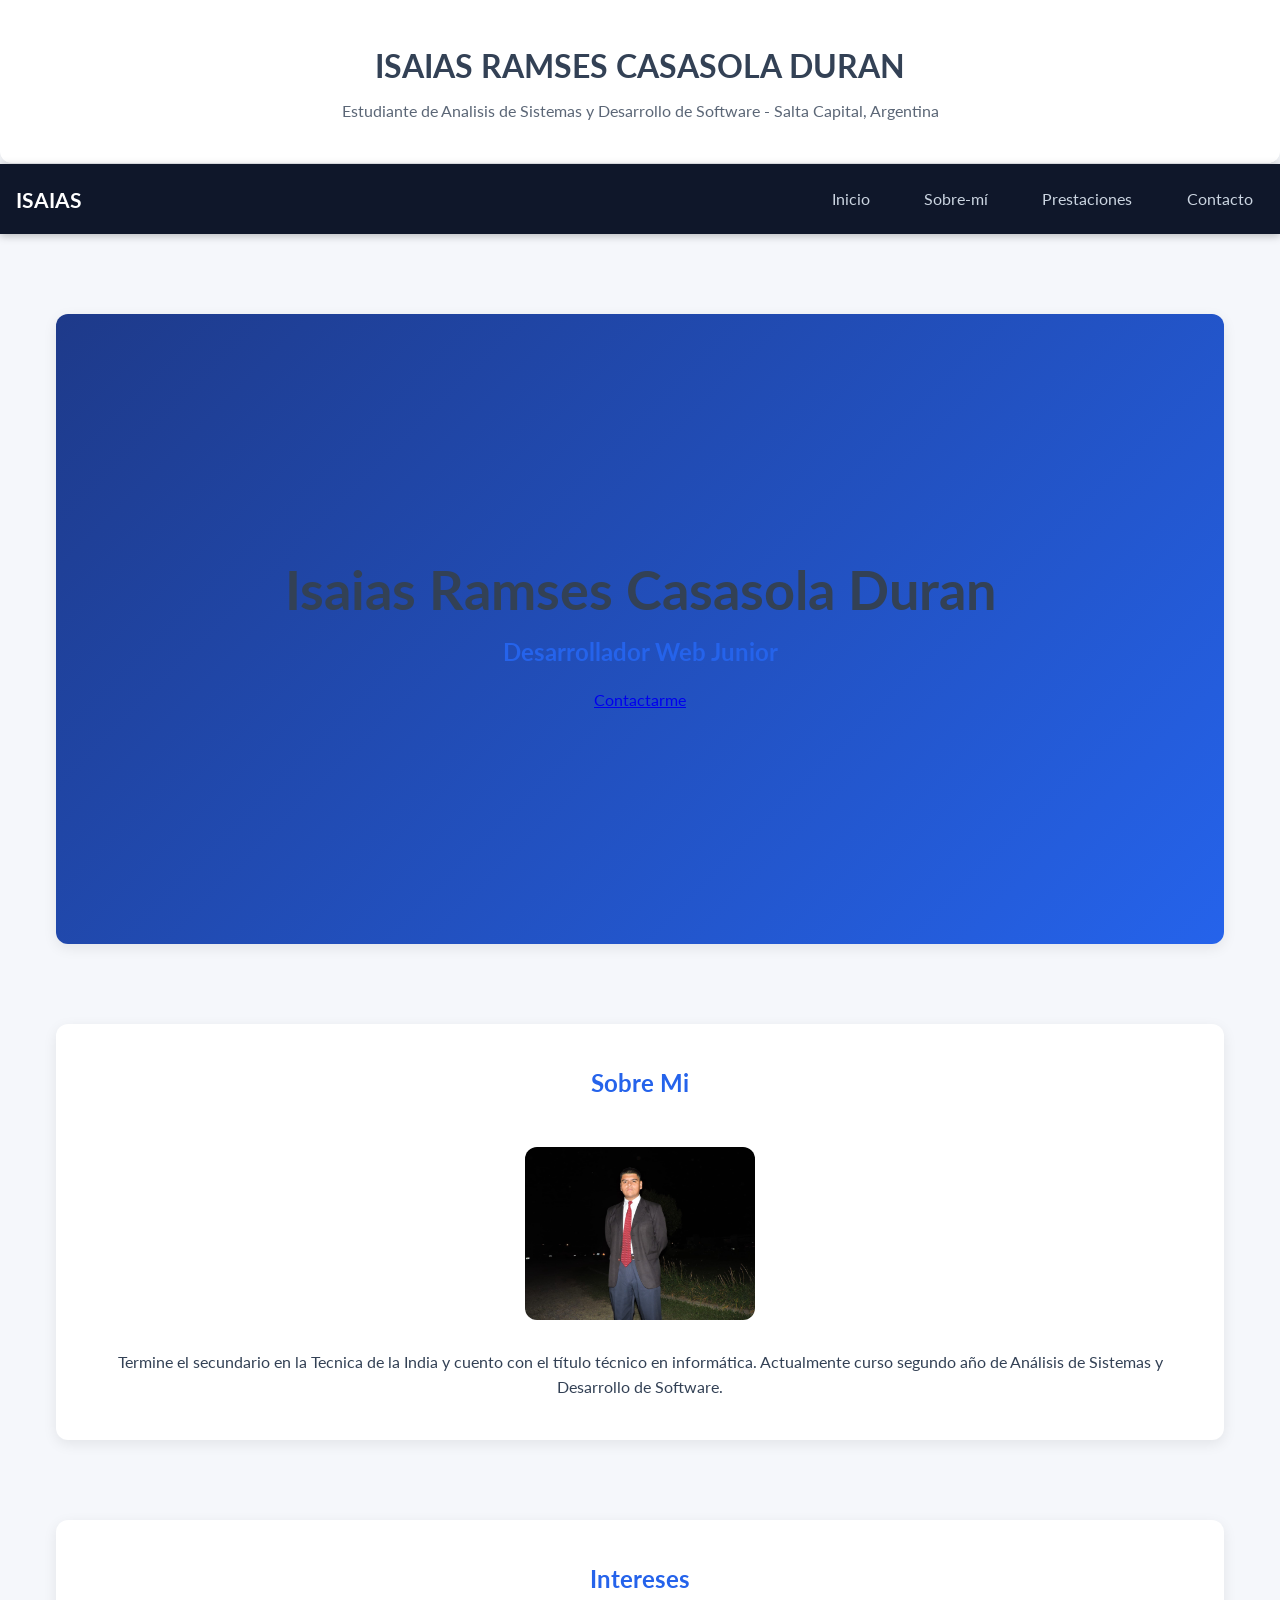
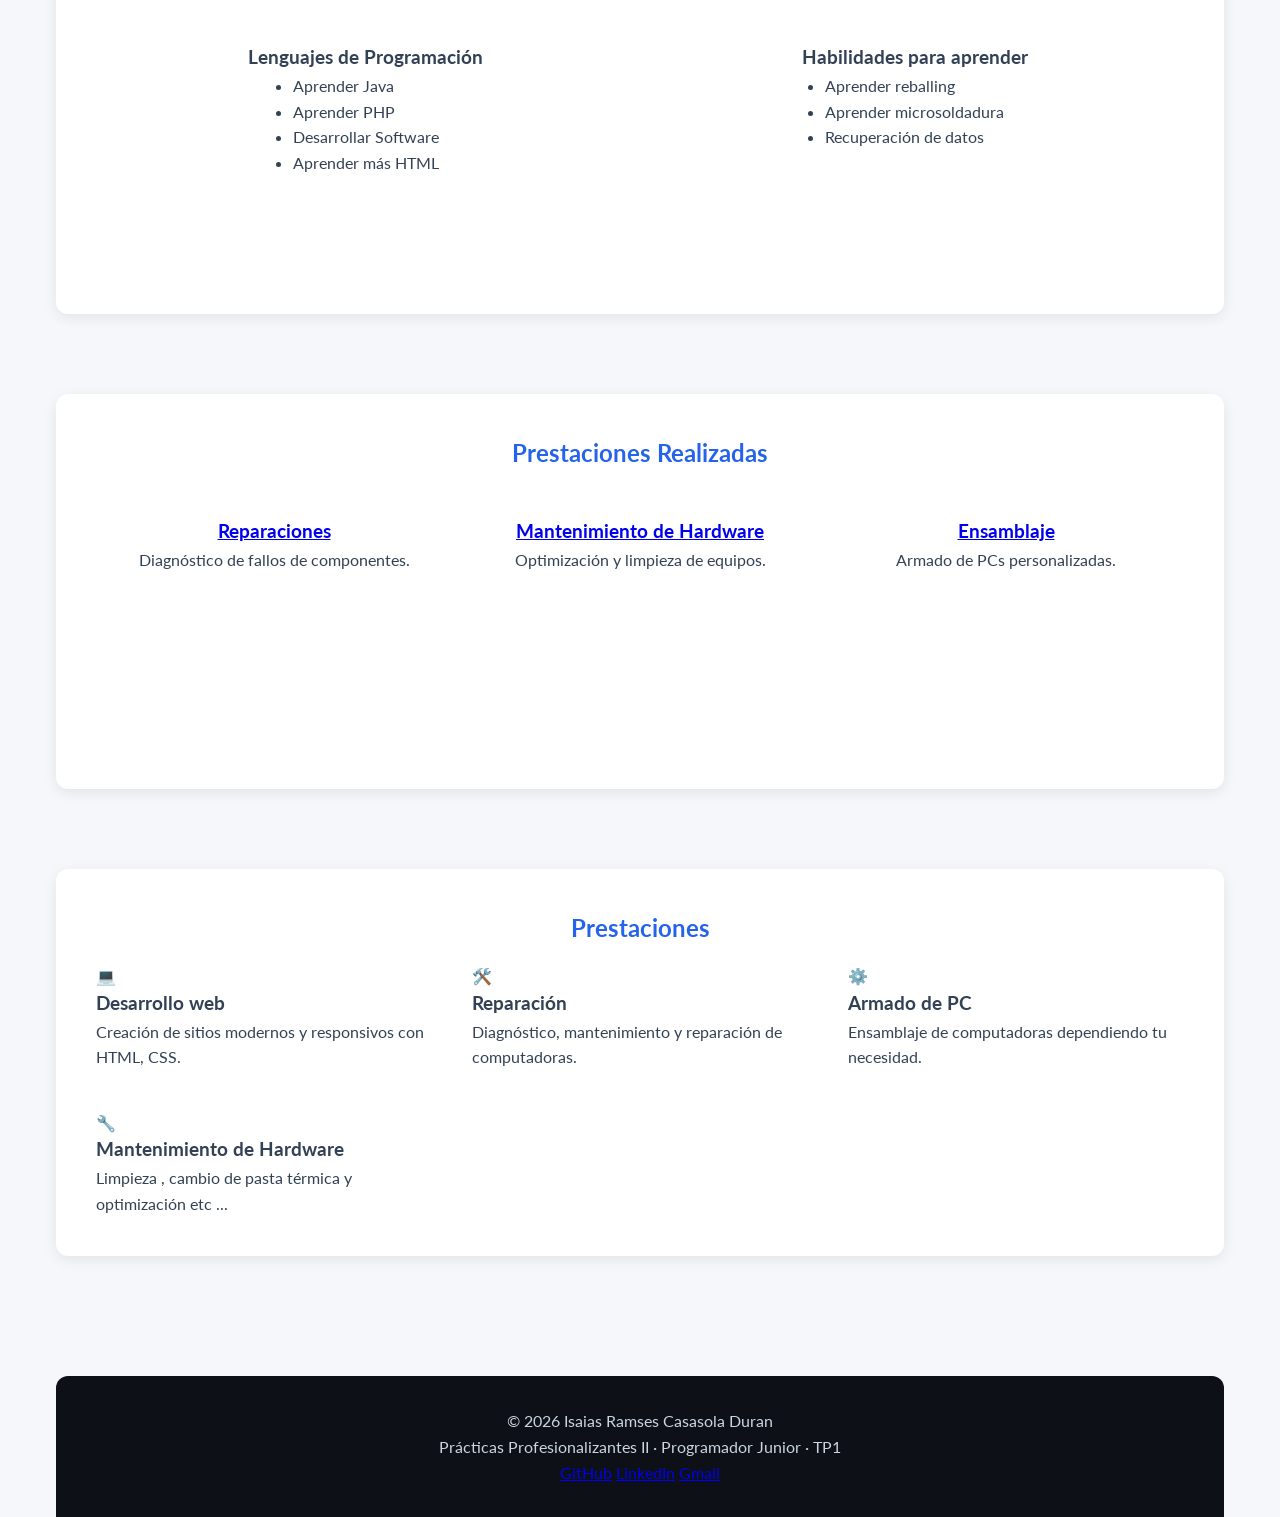
==== commit 18944c13: "Arregle el navbar para celular" ====
--- a/index.html
+++ b/index.html
@@ -24,7 +24,7 @@
 
         <ul class="nav-links">
             <li><a href="index.html">Inicio</a></li>
-            <li><a href="#Sobre-mi">Sobre mí</a></li>
+            <li><a href="#Sobre-mi">Sobre-mí</a></li>
             <li><a href="Tarjetas.html">Prestaciones</a></li>
             <li><a href="contacto.html">Contacto</a></li>
         </ul>
--- a/css/style.css
+++ b/css/style.css
@@ -71,7 +71,7 @@
     justify-content: space-between;
     align-items: center;
 
-    padding: 0 2rem;
+    padding: 1rem;
     position: sticky;
     top: 0;
     z-index: 99;
@@ -249,20 +249,6 @@
     gap: var(--space-block);
 }
 
-
-@media (min-width: 768px) {
-    #Sobre-mi {
-        flex-direction: row;
-        justify-content: center;
-        text-align: left;
-    }
-
-    .cards-section img,
-    .galeria-card img {
-        height: 160px;
-    }
-}
-
 @media (min-width: 1024px) {
     .hero-title { font-size: 3.4rem; }
 }
@@ -304,7 +290,7 @@
     padding: 2rem;
     border-radius: var(--radius);
     max-width: 600px;
-    margin: 0 auto;      /* este es el centro real */
+    margin: 0 auto;      
     box-shadow: var(--shadow);
 
     display: flex;
@@ -410,90 +396,13 @@
     background: var(--primary-dark);
     transform: translateY(-3px);
 }
+
 @media (max-width: 767px) {
-
     .navbar {
         width: 100%;
         margin: 0;
         padding: 0 1rem;
-    }
-
-    .hero {
-        padding: 2rem 1rem;
-        min-height: 55vh;
-    }
-
-    .hero-title {
-        font-size: 2.2rem;
-    }
-
-    #Sobre-mi img {
-        width: 160px;
-        max-width: 160px;
-    }
-
-    .cards-section,
-    .contenedor-tarjetas {
-        justify-content: center;
-    }
-
-    .card, 
-    .tarjeta {
-        max-width: 90%;
-        margin: 0 auto;
-    }
-
-    .cards-section img,
-    .galeria-card img {
-        max-width: 180px;
-        height: auto;
-        margin: 0 auto 1rem;
-    }
-
-    .contenedor-fotos img {
-        width: 100%;
-        max-width: 330px;
-        height: auto;
-        margin: 0 auto 15px;
-        display: block;
-    }
-    .contact-wrapper {
-        padding: 0;
-        margin: 0;
-        display: flex;
-        justify-content: center;
-    }
-
-    form {
-        width: 100%;
-        max-width: 90%;
-        margin: 0 auto;
-        padding: 1.5rem;
-    }
-
-    section {
-        padding: 1.4rem;
-    }
-
-    header {
-        padding: 1.4rem;
-        text-align: center;
-    }
-
-    html, body {
-        overflow-x: hidden;
-    }
-}
-/* =======================================================
-   FIX COMPLETO PARA CELULAR (layout, imágenes y centrado)
-========================================================= */
-@media (max-width: 767px) {
-
-    /* Quitar comportamiento problemático del nav */
-    .navbar {
-        width: 100%;
-        margin: 0;
-        padding: 0 1rem;
+        flex-direction: column;
     }
 
     /* HERO más compacto */
@@ -506,13 +415,11 @@
         font-size: 2.2rem;
     }
 
-    /* SOBRE MI – IMAGEN CHICA */
     #Sobre-mi img {
         width: 160px !important;
         max-width: 160px !important;
     }
 
-    /* TARJETAS CENTRADAS */
     .cards-section,
     .contenedor-tarjetas {
         grid-template-columns: 1fr;
@@ -571,8 +478,11 @@
         padding: 1.4rem;
         text-align: center;
     }
+    .nav-links {
+        display: none;
+    }
 
     html, body {
         overflow-x: hidden !important;
     }
-}+}
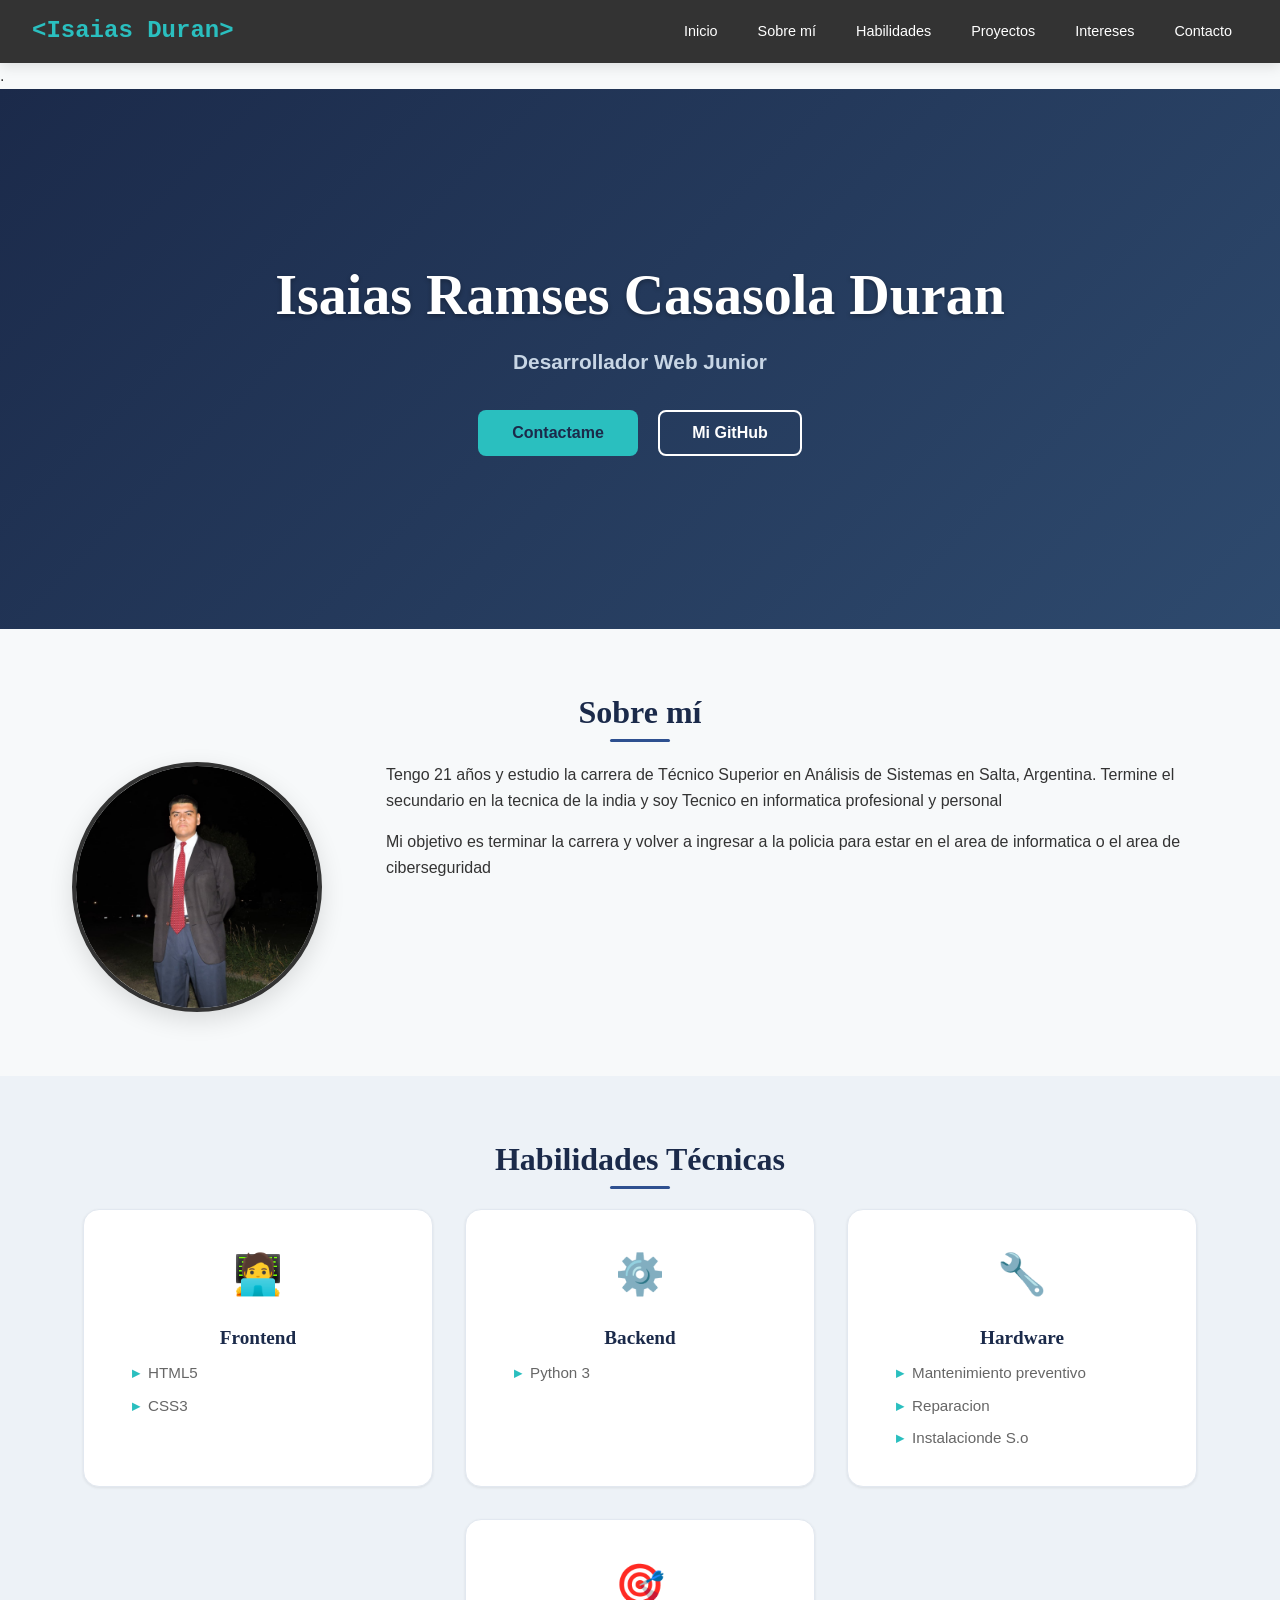
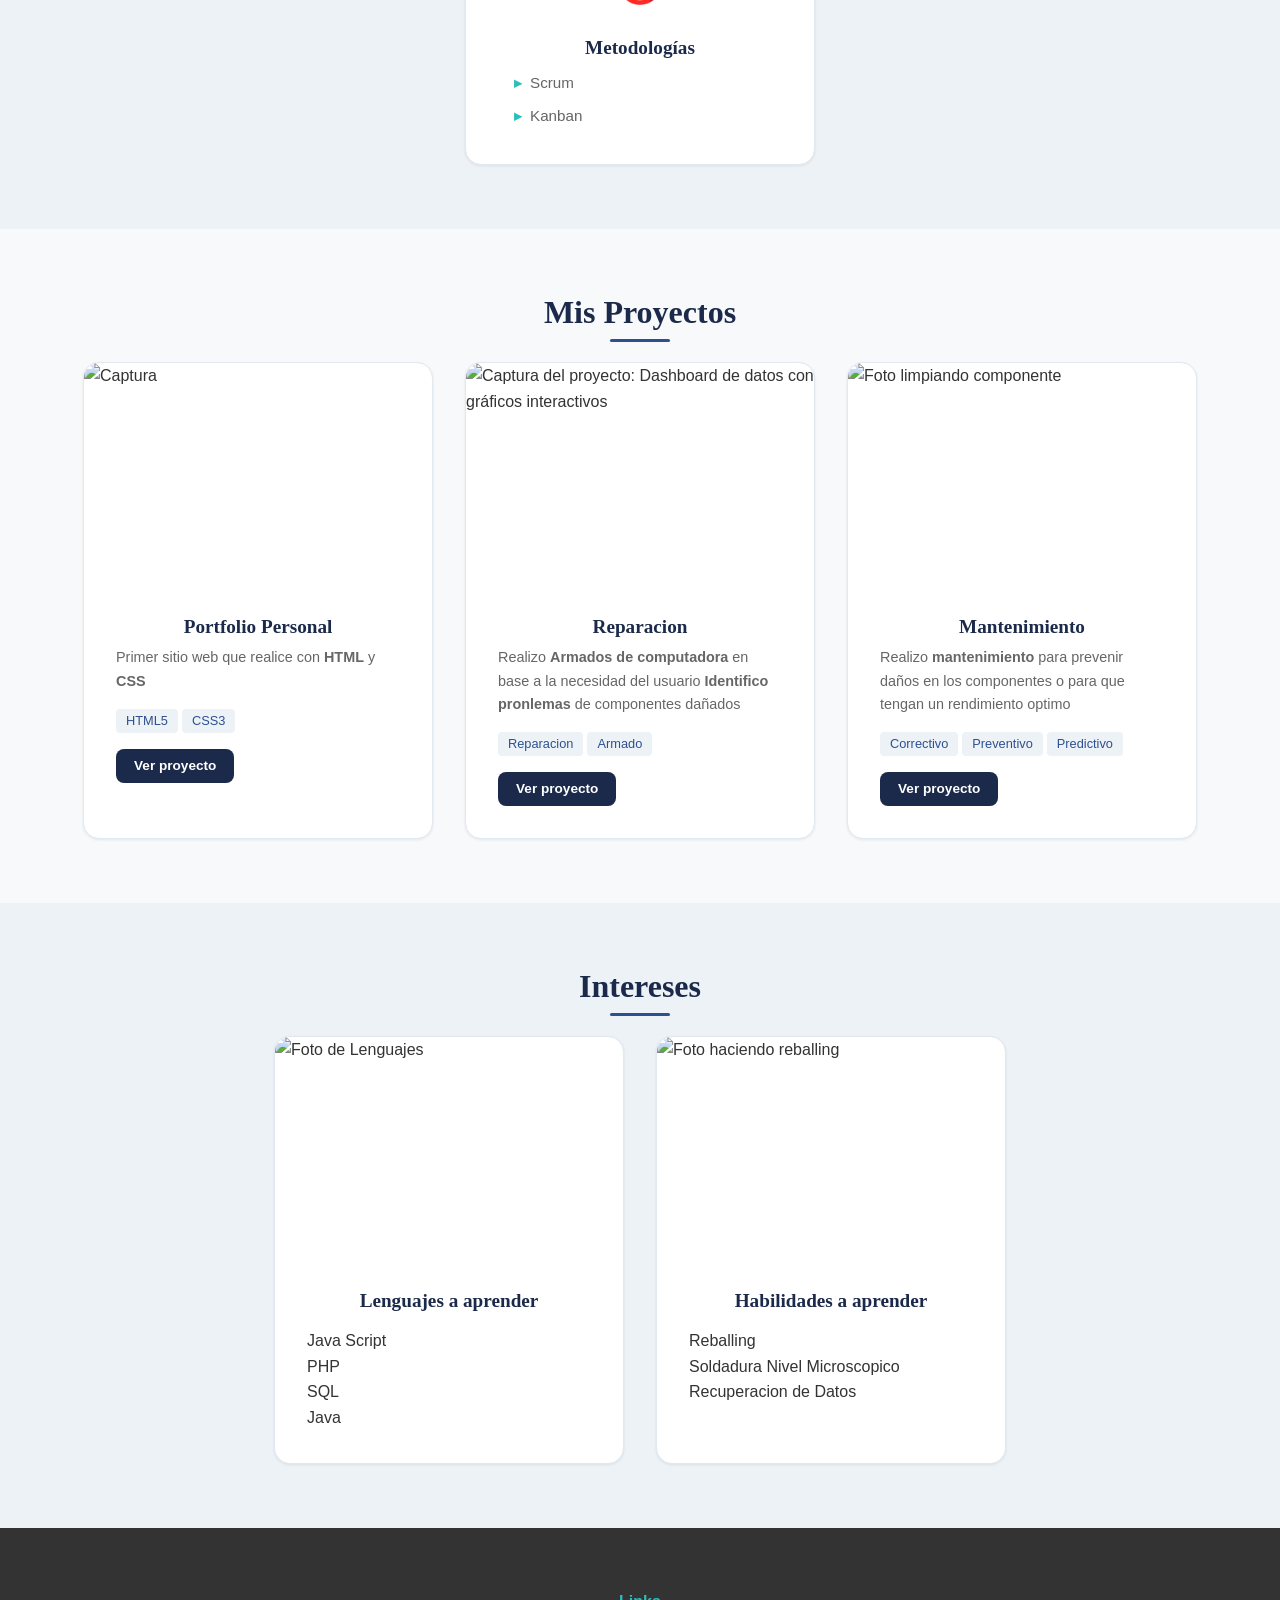
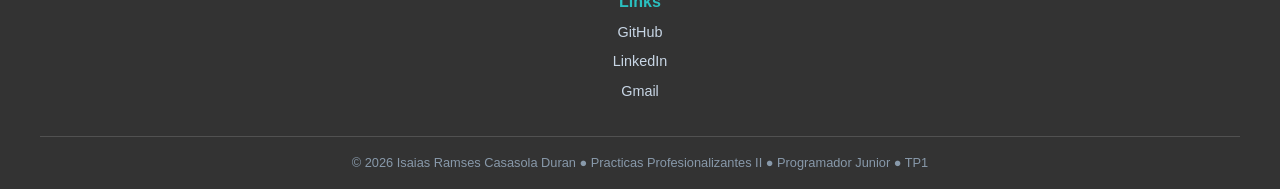
==== commit 67dee4b1: "cambio completo en el style por errores de visualizacion en celular" ====
--- a/index.html
+++ b/index.html
@@ -1,140 +1,253 @@
 <!DOCTYPE html>
 <html lang="es">
 <head>
-<meta charset="UTF-8">
-<meta name="viewport" content="width=device-width, initial-scale=1">
-<title>Mi primer sitio</title>
-
-<link rel="preconnect" href="https://fonts.googleapis.com">
-<link rel="preconnect" href="https://fonts.gstatic.com" crossorigin>
-<link href="https://fonts.googleapis.com/css2?family=Lato:wght@300;400;700;900&display=swap" rel="stylesheet">
-
-<link rel="stylesheet" href="css/style.css">
+
+    <meta charset="UTF-8">
+    <meta name="viewport" content="width=device-width, initial-scale=1.0">
+    <title> Isaias Ramses Casasola Duran · Estudiante de Analisis de Sistemas y desarrollo web</title>
+    <link rel="stylesheet" href="css/style.css">
+
 </head>
+
 <body>
-    <header>
-        <h1>ISAIAS RAMSES CASASOLA DURAN</h1>
-        <p>Estudiante de Analisis de Sistemas y Desarrollo de Software - Salta Capital, Argentina</p>
+
+    <header class="site-header">
+
+        <h1 class="logo">
+            &lt;Isaias Duran&gt;
+        </h1>
+
+        <nav class="navbar">
+            <a href="index.html" class="nav-link">Inicio</a>
+            <a href="#sobre-mi" class="nav-link">Sobre mí</a>
+            <a href="#habilidades" class="nav-link">Habilidades</a>
+            <a href="#proyectos" class="nav-link">Proyectos</a>
+            <a href="#Intereses"class="nav-link">Intereses</a>
+            <a href="contacto.html"class="nav-link">Contacto</a>
+        </nav>
     </header>
-
-<div class="layout">
-
-    <nav class="navbar">
-        <div class="logo">ISAIAS</div>
-
-        <ul class="nav-links">
-            <li><a href="index.html">Inicio</a></li>
-            <li><a href="#Sobre-mi">Sobre-mí</a></li>
-            <li><a href="Tarjetas.html">Prestaciones</a></li>
-            <li><a href="contacto.html">Contacto</a></li>
-        </ul>
-    </nav>
-    <main class="main">
-
-        <section class="hero">
+.
+    <main>
+
+        <section id="inicio" class="hero">
             <div class="hero-content">
-                <h1 class="hero-title">Isaias Ramses Casasola Duran</h1>
-                <h2 class="hero-subtitle">Desarrollador Web Junior</h2>
-                <a href="contacto.html" class="hero-btn">Contactarme</a>
-            </div>
-        </section>
-
-        <section id="Sobre-mi">
-            <h2>Sobre Mi</h2>
-            <img src="Imagenes/foto.jpg.jpeg" alt="Foto de Isaias">
-            <p>Termine el secundario en la Tecnica de la India y cuento con el título técnico en informática. Actualmente curso segundo año de Análisis de Sistemas y Desarrollo de Software.</p>
-        </section>
-
-        <section id="Intereses">
-            <h2>Intereses</h2>
-
-            <div class="contenedor-tarjetas">
-                <div class="tarjeta">
-                    <h3>Lenguajes de Programación</h3>
-                    <ul>
-                        <li>Aprender Java</li>
-                        <li>Aprender PHP</li>
-                        <li>Desarrollar Software</li>
-                        <li>Aprender más HTML</li>
-                    </ul>
+                <h2 class="hero-name">Isaias Ramses Casasola Duran</h2>
+                <p class="hero-role">
+                    <strong>Desarrollador Web Junior</strong>
+                </p>
+                <p class="hero-description">
+                    
+                </p>
+                <a href="contacto.html" class="btn btn-primary">Contactame</a>
+        
+                <a href="https://github.com/IsaiasDc2" target="_blank" class="btn btn-secondary">
+                    Mi GitHub
+                </a>
+            </div>
+        </section>
+
+        <section id="sobre-mi" class="section">
+            <h2 class="section-title">Sobre mí</h2>
+
+            <div class="about-container">
+                <figure class="about-photo">
+                    <img
+                        src="Imagenes/foto.jpg.jpeg"
+                        alt="Foto de Isaias"
+                        class="profile-img"
+                    >
+                </figure>
+
+                <div class="about-text">
+                    <p>
+                        Tengo 21 años y estudio la carrera de
+                        Técnico Superior en Análisis de Sistemas en Salta, Argentina.
+                        Termine el secundario en la tecnica de la india y soy
+                        Tecnico en informatica profesional y personal
+                    </p>
+                    <p>
+                        Mi objetivo es terminar la carrera y volver a ingresar a la policia para estar
+                        en el area de informatica o el area de ciberseguridad
+                    </p>
                 </div>
-
-                <div class="tarjeta">
-                    <h3>Habilidades para aprender</h3>
-                    <ul>
-                        <li>Aprender reballing</li>
-                        <li>Aprender microsoldadura</li>
-                        <li>Recuperación de datos</li>
-                    </ul>
+            </div>
+        </section>
+
+
+        <section id="habilidades" class="section section-alt">
+            <h2 class="section-title">Habilidades Técnicas</h2>
+
+            <div class="cards-container">
+
+                
+                <article class="card">
+                    <div class="card-icon">🧑‍💻</div>
+                    <h3 class="card-title">Frontend</h3>
+                
+                    <ul class="card-list">
+                        <li>HTML5</li>
+                        <li>CSS3</li>
+                    </ul>
+                </article>
+
+                <article class="card">
+                    <div class="card-icon">⚙️</div>
+                    <h3 class="card-title">Backend</h3>
+                    <ul class="card-list">
+                        <li>Python 3</li>
+                    </ul>
+                </article>
+
+                <article class="card">
+                    <div class="card-icon">🔧</div>
+                    <h3 class="card-title">Hardware</h3>
+                    <ul class="card-list">
+                        <li>Mantenimiento preventivo</li>
+                        <li>Reparacion</li>
+                        <li>Instalacionde S.o</li>
+                    </ul>
+                </article>
+
+                <article class="card">
+                    <div class="card-icon">🎯</div>
+                    <h3 class="card-title">Metodologías</h3>
+                    <ul class="card-list">
+                        <li>Scrum</li>
+                        <li>Kanban</li>
+                    </ul>
+                </article>
+            </div>
+        </section>
+
+        <section id="proyectos" class="section">
+            <h2 class="section-title">Mis Proyectos</h2>
+
+            <div class="cards-container">
+                <article class="card card-project">
+                    <img
+                        src="https://imgs.search.brave.com/CA8G38pJVzRjMwrnlONxGBs5grjd30LpwcNl63hvODE/rs:fit:500:0:1:0/g:ce/aHR0cHM6Ly9zdGF0/aWMudmVjdGVlenku/Y29tL3N5c3RlbS9y/ZXNvdXJjZXMvdGh1/bWJuYWlscy8wNzEv/MTIwLzI3NC9zbWFs/bC9hLWhhbmQtcG9p/bnRpbmctYXQtbGlu/ZXMtb2YtY3lhbi1j/b2RlLWRpc3BsYXll/ZC1vbi1hLWNvbXB1/dGVyLXNjcmVlbi1p/bi1hLWRhcmstZW52/aXJvbm1lbnQtcGhv/dG8uanBlZw"
+                        alt="Captura"
+                        class="card-img"
+                    >
+                    <div class="card-body">
+                        <h3 class="card-title">Portfolio Personal</h3>
+                        <p class="card-text">
+                            Primer sitio web que realice con <strong>HTML</strong> y <strong>CSS</strong> 
+                        </p>
+                        <div class="card-tags">
+                            <span class="tag">HTML5</span>
+                            <span class="tag">CSS3</span>
+                        </div>
+                        <a href="proyectos.html" class="btn btn-small">Ver proyecto</a>
+                    </div>
+                </article>
+
+                <article class="card card-project">
+                    <img
+                        src="https://imgs.search.brave.com/CdvG5JwXFy6F6fF2p1wD6eIpQJEnj_hcP4sss7F0Xi4/rs:fit:500:0:1:0/g:ce/aHR0cHM6Ly9tZWRp/YS5nZXR0eWltYWdl/cy5jb20vaWQvMTMz/NDI3NTUxMS9lcy9m/b3RvL2NvbXB1dGVy/LXJlcGFpci1jb25j/ZXB0LWNsb3NlLXVw/LXZpZXctaGFyZHdh/cmUuanBnP3M9NjEy/eDYxMiZ3PTAmaz0y/MCZjPVRhMVo3X1hO/OFBVTzVxbnA3REpu/OHRMT01pRDhzMnRi/YzFNVWw1R0k1U1U9"
+                        alt="Captura del proyecto: Dashboard de datos con gráficos interactivos"
+                        class="card-img"
+                    >
+                    <div class="card-body">
+                        <h3 class="card-title">Reparacion</h3>
+                        <p class="card-text">
+                        Realizo <strong>Armados de computadora</strong> en base a la necesidad del usuario 
+                        <strong>Identifico pronlemas</strong> de componentes dañados
+                        </p>
+                        <div class="card-tags">
+                            <span class="tag">Reparacion</span>
+                            <span class="tag">Armado</span>
+                        </div>
+                        <a href="proyectos.html" class="btn btn-small">Ver proyecto</a>
+                    </div>
+                </article>
+
+                <article class="card card-project">
+                    <img
+                        src="https://imgs.search.brave.com/yDezKtAJVEtWjt9UsK1VkJzMMhHLgjlV50jaQOYZSp4/rs:fit:500:0:1:0/g:ce/aHR0cHM6Ly90ZWNu/b2xvZ2lhLWluZm9y/bWF0aWNhLmNvbS93/cC1jb250ZW50L3Vw/bG9hZHMvMjAxOC8w/OS9tYW50ZW5pbWll/bnRvLWNvbXB1dGFk/b3Jhcy0yLmpwZWc"
+                        alt="Foto limpiando componente"
+                        class="card-img"
+                    >
+                    <div class="card-body">
+                        <h3 class="card-title">Mantenimiento</h3>
+                        <p class="card-text">
+                            Realizo <strong>mantenimiento</strong> para prevenir daños en los componentes o para que tengan un rendimiento optimo
+                        </p>
+                        <div class="card-tags">
+                            <span class="tag">Correctivo</span>
+                            <span class="tag">Preventivo</span>
+                            <span class="tag">Predictivo</span>
+                        </div>
+                        <a href="proyectos.html" class="btn btn-small">Ver proyecto</a>
+                    </div>
+                </article>
+            </div>
+        </section>
+        <section id="Intereses" class="section section-alt">
+            <h2 class="section-title">Intereses</h2>
+                <div class="cards-container">
+                    <article class="card card-project">
+                        <img
+                            src="https://imgs.search.brave.com/j4H1dxiIE2hjzavybo596gFIAhK0N1SgPNcbBcvK9eg/rs:fit:500:0:1:0/g:ce/aHR0cHM6Ly9uZW9h/dHRhY2suY29tL3dw/LWNvbnRlbnQvdXBs/b2Fkcy8yMDIxLzA1/L2xlbmd1YWplcy1w/cm9ncmFtYWNpb24t/MTAyNHg1NzYuanBn"
+                            alt="Foto de Lenguajes"
+                            class="card-img"
+                        >
+                        <div class="card-body">
+                            <h3 class="card-title">Lenguajes a aprender</h3>
+                            <p class="card-text">
+                                <ul>
+                                    <li>Java Script</li>
+                                    <li>PHP</li>
+                                    <li>SQL</li>
+                                    <li>Java</li>
+                                </ul>
+                            </p>
+                        </div>
+
+
+                    </article>
+                    <article class="card card-project">
+                        <img
+                        src="https://imgs.search.brave.com/kKSUuSBncc3ivm8TKFtvX9tGI-JD9IKmosCkE-U_He0/rs:fit:500:0:1:0/g:ce/aHR0cHM6Ly9pbm5v/dmFjaW9uZGlnaXRh/bC5lYy93cC1jb250/ZW50L3VwbG9hZHMv/MjAyMy8wMy9yZWJh/bGxpbmctNC5wbmc"
+                        alt="Foto haciendo reballing"
+                        class="card-img"
+                        >
+                        <div class="card-body">
+                            <h3 class="card-title">Habilidades a aprender</h3>
+                            <p class="card-text"></p>
+                                <ul>
+                                    <li>Reballing</li>
+                                    <li>Soldadura Nivel Microscopico</li>
+                                    <li>Recuperacion de Datos</li>
+                                </ul>
+
+                        </div>
+
+                    </article>
                 </div>
-            </div>
-        </section>
-
-        <section>
-            <h2>Prestaciones Realizadas</h2>
-
-            <div class="cards-section">
-                <div class="card">
-                    <h3><a href="Tarjetas.html">Reparaciones</a></h3>
-                    <p>Diagnóstico de fallos de componentes.</p>
-                </div>
-
-                <div class="card">
-                    <h3><a href="Tarjetas.html">Mantenimiento de Hardware</a></h3>
-                    <p>Optimización y limpieza de equipos.</p>
-                </div>
-
-                <div class="card">
-                    <h3><a href="Tarjetas.html">Ensamblaje</a></h3>
-                    <p>Armado de PCs personalizadas.</p>
-                </div>
-            </div>
-        </section>
-
-        <section id="galeria" class="galeria">
-            <h2>Prestaciones</h2>
-
-            <div class="galeria-grid">
-                <div class="galeria-card">
-                    <div class="icono">💻</div>
-                    <h3>Desarrollo web</h3>
-                    <p>Creación de sitios modernos y responsivos con HTML, CSS.</p>
-                </div>
-
-                <div class="galeria-card">
-                    <div class="icono">🛠️</div>
-                    <h3>Reparación</h3>
-                    <p>Diagnóstico, mantenimiento y reparación de computadoras.</p>
-                </div>
-
-                <div class="galeria-card">
-                    <div class="icono">⚙️</div>
-                    <h3>Armado de PC</h3>
-                    <p>Ensamblaje de computadoras dependiendo tu necesidad.</p>
-                </div>
-
-                <div class="galeria-card">
-                    <div class="icono">🔧</div>
-                    <h3>Mantenimiento de Hardware</h3>
-                    <p>Limpieza  , cambio de pasta térmica y optimización etc ...</p>
-                </div>
-            </div>
         </section>
 
     </main>
 
-    <footer class="footer">
-        <p>&copy; 2026 Isaias Ramses Casasola Duran</p>
-        <p>Prácticas Profesionalizantes II · Programador Junior · TP1</p>
-
-        <div class="social">
-            <a href="https://github.com/" target="_blank" class="icon-link">GitHub</a>
-            <a href="https://linkedin.com/" target="_blank" class="icon-link">LinkedIn</a>
-            <a href="mailto:tuemail@gmail.com" class="icon-link">Gmail</a>
+    <footer class="site-footer">
+        
+            <div class="footer-section">
+                <h3>Links</h3>
+                <ul class="footer-links">
+                    <li><a href="https://github.com/IsaiasDc2" target="_blank">GitHub</a></li>
+                    <li><a href="https://linkedin.com" target="_blank">LinkedIn</a></li>
+                    <li><a href="https://gmail.com" target="_blank">Gmail</a></li>
+                </ul>
+            </div>
         </div>
+
+        <hr class="footer-divider">
+
+        <p class="footer-copyright">
+            &copy; 2026 Isaias Ramses Casasola Duran ● Practicas Profesionalizantes II ● Programador Junior ● TP1
+
+        </p>
     </footer>
 
-</div>
-
 </body>
-</html>+</html>
--- a/css/style.css
+++ b/css/style.css
@@ -1,488 +1,724 @@
-:root {
-    --primary: #2563eb;
-    --primary-dark: #1e3a8a;
-    --sidebar-bg: #0f172a;
-    --sidebar-bg-light: #1e293b;
-    --text: #334155;
-    --light-bg: #f5f7fb;
-    --white: #ffffff;
-
-    --success: #16a34a;
-    --danger: #dc2626;
-
-    --radius: 12px;
-    --shadow: 0 4px 14px rgba(0,0,0,0.08);
-    --font: 'Lato', sans-serif;
-
-    --space-section: 2.5rem;   
-    --space-block: 1.8rem;     
-}
-
-
-* {
-    margin: 0;
-    padding: 0;
-    box-sizing: border-box;
+:root{
+    --color-primary: #1B2A4A;       
+    --color-primary-light: #2E5090;
+    --color-accent: #2ABFBF;       
+    --color-text: #333333;          
+    --color-text-light: #666666;    
+    --color-bg: #F7F9FA;            
+    --color-bg-alt: #EDF2F7;        
+    --color-white: #FFFFFF;
+    --color-border: #E2E8F0;        
+    --color-success: #27AE60;       
+    --color-warning: #F59E0B;       
+
+    --font-body: 'Segoe UI', 'Roboto', Arial, sans-serif;
+    --font-heading: 'Georgia', 'Times New Roman', serif;
+    --font-code: 'Consolas', 'Courier New', monospace;
+
+    --spacing-xs: 0.25rem;   
+    --spacing-sm: 0.5rem;    
+    --spacing-md: 1rem;      
+    --spacing-lg: 2rem;     
+    --spacing-xl: 4rem;     
+
+    --radius-sm: 4px;
+    --radius-md: 8px;
+    --radius-lg: 16px;
+    --radius-full: 50%;      
+    --shadow-sm: 0 1px 3px rgba(0, 0, 0, 0.08);
+    --shadow-md: 0 4px 12px rgba(0, 0, 0, 0.1);
+    --shadow-lg: 0 8px 24px rgba(0, 0, 0, 0.12);
+
+    
+    --transition: all 0.3s ease;
+}
+
+
+*, *::before, *::after {
+    box-sizing: border-box;  
+    margin: 0;               
+    padding: 0;              
 }
 
 
 body {
-    font-family: var(--font);
-    background: var(--light-bg);
-    color: var(--text);
-    line-height: 1.6;
-    overflow-x: hidden; 
-}
-
-.layout {
-    display: grid;
-    grid-template-areas:
-        "navbar"
-        "header"
-        "main"
-        "footer";
-
-    grid-template-columns: 1fr;
-    grid-template-rows: 70px auto auto auto;
-
+    font-family: var(--font-body);      
+    font-size: 16px;                      
+    line-height: 1.6;                     
+    color: var(--color-text);             
+    background-color: var(--color-bg);    
+}
+
+
+h1, h2, h3 {
+    font-family: var(--font-heading);
+    color: var(--color-primary);
+    line-height: 1.2;  
+}
+
+img {
+    max-width: 100%;      
+    height: auto;          
+    display: block;        
+}
+
+a {
+    color: var(--color-primary-light);
+    text-decoration: none;                
+    transition: var(--transition);        
+}
+
+a:hover {
+    color: var(--color-accent);
+}
+
+ul {
+    list-style: none;
+}
+
+.site-header {
+    display: flex;                        
+    justify-content: space-between;       
+    align-items: center;                  
+    padding: var(--spacing-md) var(--spacing-lg);   
+    background-color: var(--color-text);         
+    position: sticky;                     
+    top: 0;
+    z-index: 100;                        
+    box-shadow: var(--shadow-md);
+}
+
+.logo {
+    font-family: var(--font-code);        
+    font-size: 1.5rem;
+    color: var(--color-accent);           
+    font-weight: 700;
+}
+
+.navbar {
+    display: flex;                        
+    gap: var(--spacing-sm);               
+}
+
+.nav-link {
+    color: var(--color-white);
+    padding: var(--spacing-xs) var(--spacing-md);
+    border-radius: var(--radius-md);
+    font-weight: 500;
+    font-size: 0.9rem;
+    transition: var(--transition);
+}
+
+
+.nav-link:hover {
+    background-color: rgba(5, 68, 110, 0.329);    
+    color: var(--color-accent);
+    transform: translateY(-2px);                     
+}
+
+
+.hero {
+    
+    background: linear-gradient(135deg, var(--color-primary) 0%, #2E4A6E 100%);
+    color: var(--color-white);
+    padding: var(--spacing-xl) var(--spacing-lg);
+    text-align: center;
+    min-height: 60vh;                     
+    display: flex;                        
+    align-items: center;                  
+    justify-content: center;              
+}
+
+.hero-greeting {
+    font-size: 1.2rem;
+    color: var(--color-accent);
+    margin-bottom: var(--spacing-xs);
+    letter-spacing: 2px;                  
+    text-transform: uppercase;            
+}
+
+.hero-name {
+    font-size: 3.5rem;
+    color: var(--color-white);
+    margin-bottom: var(--spacing-md);
+    
+    text-shadow: 0 2px 4px rgba(0, 0, 0, 0.3);
+}
+
+.hero-role {
+    font-size: 1.3rem;
+    margin-bottom: var(--spacing-sm);
+    color: #C8D6E5;
+}
+
+.hero-description {
+    font-size: 1.1rem;
+    color: #A0B4C8;
+    margin-bottom: var(--spacing-lg);
+    max-width: 600px;
+    margin-left: auto;                    
+    margin-right: auto;
+}
+
+.hero-description em {
+    color: var(--color-accent);
+    font-style: normal;                   
+    font-weight: 600;
+}
+
+.btn {
+    display: inline-block;
+    padding: var(--spacing-sm) var(--spacing-lg);
+    border-radius: var(--radius-md);
+    font-weight: 600;
+    font-size: 1rem;
+    cursor: pointer;
+    transition: var(--transition);
+    border: 2px solid transparent;
+    text-align: center;
+}
+
+
+.btn-primary {
+    background-color: var(--color-accent);
+    color: var(--color-primary);
+}
+
+.btn-primary:hover {
+    background-color: #24A8A8;            
+    color: var(--color-white);
+    transform: translateY(-3px);          
+    box-shadow: var(--shadow-lg);        
+}
+
+.btn-secondary {
+    background-color: transparent;
+    color: var(--color-white);
+    border-color: var(--color-white);
+    margin-left: var(--spacing-md);
+}
+
+.btn-secondary:hover {
+    background-color: var(--color-white);
+    color: var(--color-primary);
+}
+
+
+.btn-small {
+    padding: var(--spacing-xs) var(--spacing-md);
+    font-size: 0.85rem;
+    background-color: var(--color-primary);
+    color: var(--color-white);
+}
+
+.btn-small:hover {
+    background-color: var(--color-accent);
+    color: var(--color-primary);
+}
+
+
+.btn-full {
     width: 100%;
+    padding: var(--spacing-md);
+    font-size: 1.1rem;
+}
+
+
+.section {
+    padding: var(--spacing-xl) var(--spacing-lg);
+    max-width: 1200px;                    
+    margin: 0 auto;                       
+}
+
+.section-alt {
+    background-color: var(--color-bg-alt);
+    max-width: 100%;                      
+    padding-left: var(--spacing-lg);
+    padding-right: var(--spacing-lg);
+}
+
+.section-alt .cards-container,
+.section-alt .table-container {
     max-width: 1200px;
     margin: 0 auto;
-    padding: 0 1rem;
-    gap: var(--space-section); 
-}
-
-.navbar { grid-area: navbar; }
-header  { grid-area: header; }
-.main   { grid-area: main; }
-.footer { grid-area: footer; }
-.sidebar { display: none; }
-
-.navbar {
-    width: 100vw;
-    margin-left: calc(-50vw + 50%);
-    margin-right: calc(-50vw + 50%);
-
-    height: 70px;
-    background: var(--sidebar-bg);
-    color: white;
-
+}
+
+.section-title {
+    font-size: 2rem;
+    text-align: center;
+    margin-bottom: var(--spacing-lg);
+    position: relative;
+}
+
+
+.section-title::after {
+    content: '';                           
+    display: block;
+    width: 60px;
+    height: 3px;
+    background-color: var(--color-primary-light);
+    margin: var(--spacing-sm) auto 0;
+    border-radius: 2px;
+}
+
+.section-subtitle {
+    text-align: center;
+    color: var(--color-text-light);
+    margin-bottom: var(--spacing-lg);
+    max-width: 600px;
+    margin-left: auto;
+    margin-right: auto;
+}
+
+.about-container {
     display: flex;
-    justify-content: space-between;
-    align-items: center;
-
-    padding: 1rem;
-    position: sticky;
-    top: 0;
-    z-index: 99;
-
-    box-shadow: 0 2px 8px rgba(0,0,0,0.25); 
-}
-
-
-.navbar .logo {
-    font-weight: 700;
-    font-size: 1.3rem;
-}
-
-.navbar .nav-links {
+    gap: var(--spacing-xl);
+    align-items: flex-start;
+}
+
+
+.about-photo {
+    flex-shrink: 0;                        
+    text-align: center;
+}
+
+.profile-img {
+    width: 250px;
+    height: 250px;
+    border-radius: var(--radius-full);     
+    object-fit: cover;                     
+    border: 4px solid var(--color-text);
+    box-shadow: var(--shadow-lg);
+}
+
+.about-photo figcaption {
+    margin-top: var(--spacing-sm);
+    font-size: 0.85rem;
+    color: var(--color-primary);
+    font-style: italic;
+}
+
+.about-text p {
+    margin-bottom: var(--spacing-md);
+}
+
+
+.cards-container {
     display: flex;
-    gap: 2rem;
-    list-style: none;
-}
-
-
-.navbar .nav-links a {
-    color: #cbd5e1;
-    text-decoration: none;
-    padding: 0.5rem 0.7rem;
-    border-radius: var(--radius);
-    transition: 0.2s;
-}
-
-.navbar .nav-links a:hover {
-    background: rgba(255,255,255,0.15);
-    color: white;
-    transform: translateY(-2px);
-}
-
-header {
-    background: white;
-    padding: var(--space-section);
-    border-bottom: 1px solid #e5e7eb;
-    box-shadow: var(--shadow);
-    border-radius: 0 0 12px 12px;
-    text-align: center; 
-}
-
-
-header h1 {
-    font-size: 2rem;
-    font-weight: 700;
-}
-
-
-header p {
-    opacity: 0.8;
-    margin-top: 0.4rem;
-}
-
-.main {
+    flex-wrap: wrap;                     
+    gap: var(--spacing-lg);                
+    justify-content: center;
+}
+
+.card {
+    flex: 1 1 280px;                       
+    max-width: 350px;                     
+    background-color: var(--color-white);
+    border-radius: var(--radius-lg);
+    padding: var(--spacing-lg);
+    box-shadow: var(--shadow-sm);
+    border: 1px solid var(--color-border);
+    transition: var(--transition);
+    text-align: center;
+}
+
+
+.card:hover {
+    transform: translateY(-6px);           
+    box-shadow: var(--shadow-lg);          
+    border-color: var(--color-accent);     
+}
+
+.card-icon {
+    font-size: 2.5rem;
+    margin-bottom: var(--spacing-md);
+}
+
+.card-title {
+    font-size: 1.2rem;
+    margin-bottom: var(--spacing-sm);
+}
+
+.card-list {
+    text-align: left;
+    padding-left: var(--spacing-md);
+}
+
+.card-list li {
+    padding: var(--spacing-xs) 0;
+    color: var(--color-text-light);
+    font-size: 0.95rem;
+    position: relative;
+    padding-left: var(--spacing-md);
+}
+
+
+.card-list li::before {
+    content: '▸';                          
+    color: var(--color-accent);
+    position: absolute;
+    left: 0;
+    font-weight: bold;
+}
+
+
+.card-project {
+    padding: 0;                            
+    overflow: hidden;                     
+    text-align: left;
+}
+
+.card-img {
     width: 100%;
-    padding-bottom: var(--space-section);
+    height: 200px;
+    object-fit: cover;                     
+    transition: var(--transition);
+}
+
+
+.card-project:hover .card-img {
+    transform: scale(1.05);                
+}
+
+.card-body {
+    padding: var(--spacing-lg);
+}
+
+.card-text {
+    color: var(--color-text-light);
+    font-size: 0.9rem;
+    margin-bottom: var(--spacing-md);
+}
+
+
+.card-tags {
     display: flex;
-    flex-direction: column;
-    gap: var(--space-section);
-}
-
-section {
-    background: white;
-    padding: var(--space-section);
-    border-radius: var(--radius);
-    box-shadow: var(--shadow);
-    margin-bottom: var(--space-section);
-}
-
-section h2 {
-    color: var(--primary);
-    margin-bottom: 1rem;
-    text-align: center;
-}
-
-.hero {
-    display: flex;
-    flex-direction: column;
-    justify-content: center;
-    align-items: center;
-
-    background: linear-gradient(135deg, #1e3a8a, #2563eb);
-    min-height: 70vh;
-    padding: 3rem;
-    text-align: center;
-    border-radius: var(--radius);
-}
-
-#Sobre-mi {
-    display: flex;
-    flex-direction: column;
-    text-align: center;
-    align-items: center;
-    gap: var(--space-block);
-}
-
-#Sobre-mi img {
-    width: 230px;
-    border-radius: var(--radius);
-}
-
-.cards-section,
-.contenedor-tarjetas {
-    display: grid;
-    grid-template-columns: repeat(auto-fit, minmax(200px, 1fr));  
-    gap: 10px;
-}
-
-.card, .tarjeta {
-    padding: 1.8rem;
-    min-height: 260px;
-    display: flex;
-    flex-direction: column;
-    align-items: center;   
-    justify-content: flex-start;
-}
-
-
-.cards-section img,
-.galeria-card img {
+    flex-wrap: wrap;
+    gap: var(--spacing-xs);
+    margin-bottom: var(--spacing-md);
+}
+
+.tag {
+    background-color: var(--color-bg-alt);
+    color: var(--color-primary-light);
+    padding: 2px 10px;
+    border-radius: var(--radius-sm);
+    font-size: 0.8rem;
+    font-weight: 500;
+}
+
+.table-container {
+    overflow-x: auto;                      
+}
+
+.data-table {
     width: 100%;
-    max-width: 230px;       
-    height: 150px;
-    object-fit: cover;
-    margin-bottom: 1rem;
-}
-
-
-.galeria-grid {
-    display: grid;
-    grid-template-columns: repeat(auto-fit, minmax(270px, 1fr));
-    gap: var(--space-section);
-    justify-items: center;
-}
-
-.footer {
-    background: #0d1117;
-    color: #cbd5e1;
-    text-align: center;
-    padding: 2rem 1rem;
-    border-radius: 12px 12px 0 0;
-}
+    max-width: 900px;
+    margin: 0 auto;
+    border-collapse: collapse;             
+    background-color: var(--color-white);
+    border-radius: var(--radius-md);
+    overflow: hidden;
+    box-shadow: var(--shadow-sm);
+}
+.data-table th {
+    background-color: var(--color-primary);
+    color: var(--color-white);
+    padding: var(--spacing-md);
+    text-align: left;
+    font-weight: 600;
+    font-size: 0.9rem;
+}
+
+.data-table td {
+    padding: var(--spacing-md);
+    border-bottom: 1px solid var(--color-border);
+    font-size: 0.9rem;
+}
+
+
+.data-table tbody tr:nth-child(even) {
+    background-color: var(--color-bg);
+}
+
+.data-table tbody tr:hover {
+    background-color: rgba(42, 191, 191, 0.08);
+}
+
+.badge {
+    padding: 2px 12px;
+    border-radius: var(--radius-sm);
+    font-size: 0.8rem;
+    font-weight: 600;
+}
+
+.badge-done {
+    background-color: #E8F5E9;
+    color: var(--color-success);
+}
+
+.badge-progress {
+    background-color: #E3F2FD;
+    color: var(--color-primary-light);
+}
+
+.badge-pending {
+    background-color: #FFF8E1;
+    color: var(--color-warning);
+}
+
 
 .contact-form {
-    display: flex;
-    justify-content: center;
-    width: 100%;
-}
-
-.contact-form form {
-    width: 100%;
-    max-width: 550px;      
-    margin: 0 auto;        
-    display: flex;
-    flex-direction: column;
-    gap: 1.2rem;
-}
-
-
-.contact-form h2 {
-    text-align: center;
-    margin-bottom: 1rem;
-}
-
-form {
-    background: white;
-    padding: 2.5rem;
-    border-radius: var(--radius);
-    max-width: 600px;
-    width: 100%;
-    display: flex;
-    flex-direction: column;
-    gap: var(--space-block);
-}
-
-@media (min-width: 1024px) {
-    .hero-title { font-size: 3.4rem; }
-}
-
-@media (min-width: 1440px) {
-    .main {
-        max-width: 1500px;
-        margin: 0 auto;
-    }
-}
-
-
-
-img {
-    display: block;
-    max-width: 60%;
-    height: auto;
-    object-fit: cover;
-}
-
-
-.contact-wrapper {
-    width: 100%;
-    max-width: 1000px;  
-    margin: 0 auto;      
-    padding: 2rem 1rem;
-}
-
-
-.contact-wrapper h2 {
-    text-align: center;
-    color: var(--primary);
-    margin-bottom: 2rem;
-}
-
-
-.contact-wrapper form {
-    background: white;
-    padding: 2rem;
-    border-radius: var(--radius);
-    max-width: 600px;
-    margin: 0 auto;      
-    box-shadow: var(--shadow);
-
-    display: flex;
-    flex-direction: column;
-    gap: 1.4rem;
-}
-
-.contenedor-fotos img {
-    width: 100%;
-    max-width: 500px;    
-    display: block;
-    margin: 0 auto 1.5rem; 
-    border-radius: 12px;
-    object-fit: cover;
-    box-shadow: 0 4px 12px rgba(0,0,0,0.15);
-}
-
-.contact-wrapper {
     max-width: 700px;
     margin: 0 auto;
-    padding: 2rem;
+    background-color: var(--color-white);
+    padding: var(--spacing-xl);
+    border-radius: var(--radius-lg);
+    box-shadow: var(--shadow-md);
+}
+
+.form-group {
+    margin-bottom: var(--spacing-lg);
+}
+
+
+.form-row {
     display: flex;
-    flex-direction: column;
-    align-items: center;
-}
-
-.contact-wrapper h2 {
-    text-align: center;
-    color: var(--primary);
-    margin-bottom: 1.5rem;
-}
-
-
-form {
+    gap: var(--spacing-md);
+}
+
+.form-row .form-group {
+    flex: 1;                               
+}
+
+
+.contact-form label {
+    display: block;
+    font-weight: 600;
+    margin-bottom: var(--spacing-xs);
+    color: var(--color-primary);
+    font-size: 0.9rem;
+}
+
+.contact-form input,
+.contact-form select,
+.contact-form textarea {
     width: 100%;
-    background: var(--white);
-    padding: 2.5rem;
-    border-radius: var(--radius);
-    box-shadow: var(--shadow);
+    padding: var(--spacing-sm) var(--spacing-md);
+    border: 2px solid var(--color-border);
+    border-radius: var(--radius-md);
+    font-family: var(--font-body);
+    font-size: 1rem;
+    color: var(--color-text);
+    background-color: var(--color-bg);
+    transition: var(--transition);
+}
+
+
+.contact-form input:focus,
+.contact-form select:focus,
+.contact-form textarea:focus {
+    outline: none;                         
+    border-color: var(--color-accent);     
+    box-shadow: 0 0 0 3px rgba(42, 191, 191, 0.2);  
+    background-color: var(--color-white);
+}
+
+.contact-form input::placeholder,
+.contact-form textarea::placeholder {
+    color: #AAA;
+    font-style: italic;
+}
+
+.checkbox-label {
+    display: flex !important;
+    align-items: flex-start;
+    gap: var(--spacing-sm);
+    font-weight: 400 !important;
+    font-size: 0.9rem;
+    cursor: pointer;
+}
+
+.checkbox-label input[type="checkbox"] {
+    width: auto;                           
+    margin-top: 3px;
+    cursor: pointer;
+}
+
+.form-note {
+    text-align: center;
+    font-size: 0.8rem;
+    color: var(--color-text-light);
+    margin-top: var(--spacing-md);
+    font-style: italic;
+}
+
+
+.site-footer {
+    background-color: var(--color-text);
+    color: #C8D6E5;
+    padding: var(--spacing-xl) var(--spacing-lg) var(--spacing-md);
+}
+
+
+.footer-content {
     display: flex;
-    flex-direction: column;
-    gap: 1.3rem;
-}
-
-
-form label {
-    font-weight: 700;
-    color: var(--text);
-}
-
-
-form input:not([type="checkbox"]),
-form textarea {
-    width: 100%;
-    padding: 12px 14px;
-    border-radius: var(--radius);
-    border: 1px solid #cbd5e1;
-    background: #f8fafc;
+    flex-direction: column;   
+    align-items: center;      
+    text-align: center;       
+    gap: var(--spacing-xl);
+    max-width: 1200px;
+    margin: 0 auto;
+}
+.footer-section {
+    width: 100%;          
+    text-align: center;   
+}
+
+.footer-section h3 {
+    color: var(--color-accent);
+    font-family: var(--font-body);
     font-size: 1rem;
-    transition: 0.25s;
-}
-
-
-form input:focus,
-form textarea:focus {
-    border-color: var(--primary);
-    box-shadow: 0 0 0 3px rgba(37,99,235,0.25);
-}
-
-
-form input:valid:not(:placeholder-shown),
-form textarea:valid:not(:placeholder-shown) {
-    border: 2px solid var(--success);
-    background: #f0fff4;
-}
-
-
-form input:invalid:not(:placeholder-shown),
-form textarea:invalid:not(:placeholder-shown) {
-    border: 2px solid var(--danger);
-    background: #fef2f2;
-}
-
-
-form input[type="checkbox"] {
-    transform: scale(1.2);
-    margin-right: 8px;
-}
-
-
-form button {
-    background: var(--primary);
-    color: white;
-    padding: 12px;
+    margin-bottom: var(--spacing-sm);
+}
+
+.footer-section p {
+    font-size: 0.9rem;
+    margin-bottom: var(--spacing-xs);
+}
+
+
+.footer-links li {
+    margin-bottom: var(--spacing-xs);
+}
+
+.footer-links a {
+    color: #C8D6E5;
+    font-size: 0.9rem;
+}
+
+.footer-links a:hover {
+    color: var(--color-accent);
+}
+.footer-divider {
     border: none;
-    border-radius: var(--radius);
-    font-weight: 700;
-    cursor: pointer;
-    transition: 0.3s;
-}
-
-form button:hover {
-    background: var(--primary-dark);
-    transform: translateY(-3px);
-}
-
-@media (max-width: 767px) {
+    border-top: 1px solid rgba(255, 255, 255, 0.15);
+    margin: var(--spacing-lg) auto var(--spacing-md);
+    max-width: 1200px;
+}
+
+.footer-copyright {
+    text-align: center;
+    font-size: 0.8rem;
+    color: #8899AA;
+    max-width: 1200px;
+    margin: 0 auto;
+}
+
+@media (max-width: 768px) {
+    
+    .site-header {
+        flex-direction: column;
+        gap: var(--spacing-sm);
+        padding: var(--spacing-sm) var(--spacing-md);
+    }
+
     .navbar {
-        width: 100%;
-        margin: 0;
-        padding: 0 1rem;
+        flex-wrap: wrap;
+        justify-content: center;
+    }
+
+    .nav-link {
+        font-size: 0.8rem;
+        padding: var(--spacing-xs) var(--spacing-sm);
+    }
+
+    
+    .hero-name {
+        font-size: 2.2rem;
+    }
+
+    .hero {
+        padding: var(--spacing-lg) var(--spacing-md);
+        min-height: 50vh;
+    }
+
+    
+    .about-container {
         flex-direction: column;
-    }
-
-    /* HERO más compacto */
-    .hero {
-        padding: 2rem 1rem;
-        min-height: 55vh;
-    }
-
-    .hero-title {
-        font-size: 2.2rem;
-    }
-
-    #Sobre-mi img {
-        width: 160px !important;
-        max-width: 160px !important;
-    }
-
-    .cards-section,
-    .contenedor-tarjetas {
-        grid-template-columns: 1fr;
-        justify-items: center;
-    }
-
-    .card, 
-    .tarjeta {
-        max-width: 95%;
-        margin: 0 auto;
+        align-items: center;
         text-align: center;
     }
 
-    
-    img {
-        max-width: 100% !important;
-        width: 100% !important;
-        height: auto !important;
-        display: block;
-        margin: 0 auto 1.2rem;
-    }
-
-
-    .cards-section img,
-    .galeria-card img {
-        max-width: 180px !important;
-        height: auto !important;
-    }
-
-
-    .contenedor-fotos img {
-        max-width: 330px !important;
-        width: 100%;
-    }
-
-    .contact-wrapper {
-        margin: 0;
-        width: 100%;
-        display: flex;
-        justify-content: center;
-        padding: 0;
-    }
-
-    .contact-wrapper form,
-    form {
-        max-width: 92%;
-        width: 100%;
-        padding: 1.6rem;
-        margin: 0 auto;
-    }
-    section {
-        padding: 1.4rem;
-    }
-
-    header {
-        padding: 1.4rem;
+    .profile-img {
+        width: 180px;
+        height: 180px;
+    }
+
+    
+    .card {
+        max-width: 100%;
+    }
+
+    
+    .section {
+        padding: var(--spacing-lg) var(--spacing-md);
+    }
+
+    
+    .form-row {
+        flex-direction: column;
+    }
+
+    
+    .footer-content {
+        flex-direction: column;
         text-align: center;
     }
-    .nav-links {
-        display: none;
-    }
-
-    html, body {
-        overflow-x: hidden !important;
-    }
-}
+
+    
+    .btn-secondary {
+        margin-left: 0;
+        margin-top: var(--spacing-sm);
+    }
+}
+.gallery-container {
+    display: grid;
+    grid-template-columns: 1fr;
+    justify-items: center;   
+    align-items: center;    
+    gap: 20px;
+    max-width: 800px;
+    margin: 0 auto;
+    padding: 20px;
+}
+.gallery-container img {
+    width: auto;           /* 🔥 en vez de 100% */
+    max-width: 500px;
+    height: auto;
+
+    display: block;
+    margin: 0 auto;        /* 🔥 centra real */
+    
+    background-color: #1e293b;
+    padding: 10px;
+    border-radius: 12px;
+    box-shadow: 0 4px 10px rgba(19, 45, 148, 0.3);
+}
+
+
+.gallery-container img:hover {
+    transform: scale(1.05);
+}
+
+
+.section-title {
+    text-align: center;
+    margin-bottom: 20px;
+}
+
+.card-title {
+    grid-column: 1 / -1;
+    text-align: center;
+    margin-top: 20px;
+}
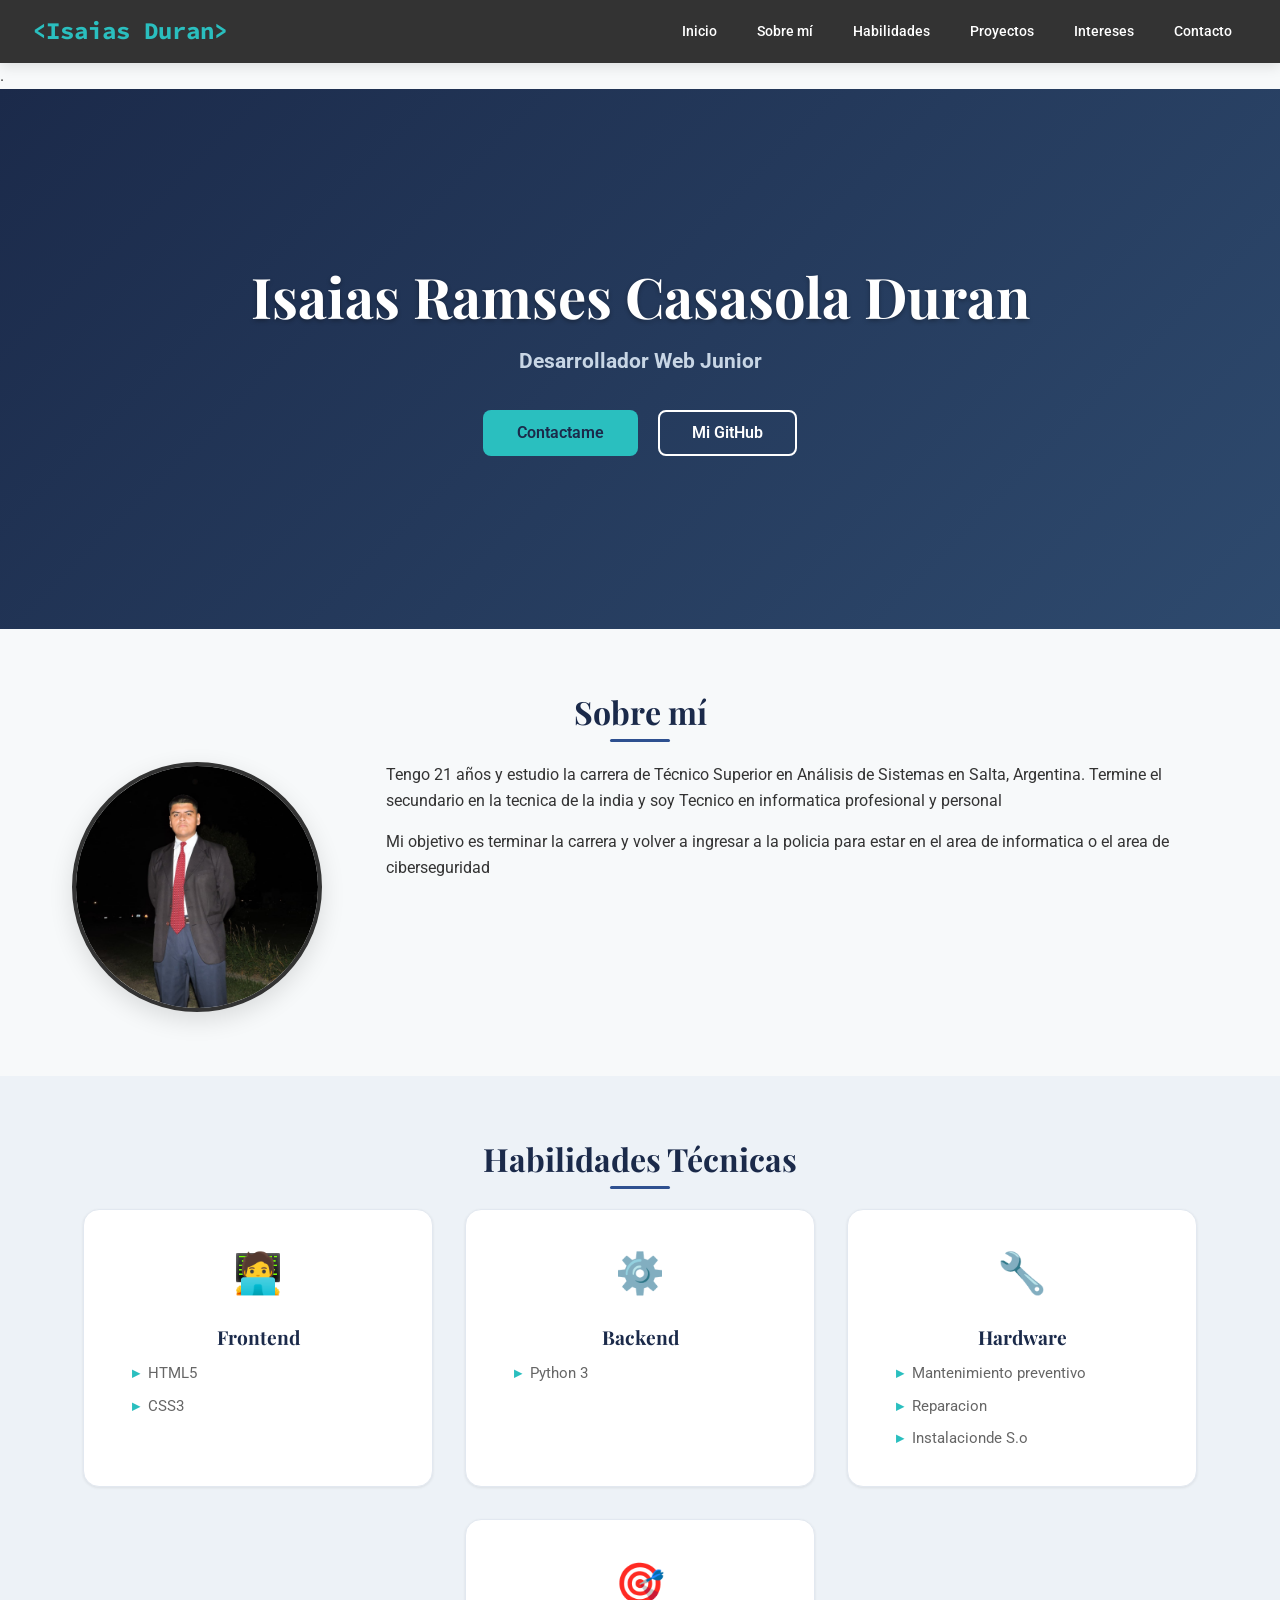
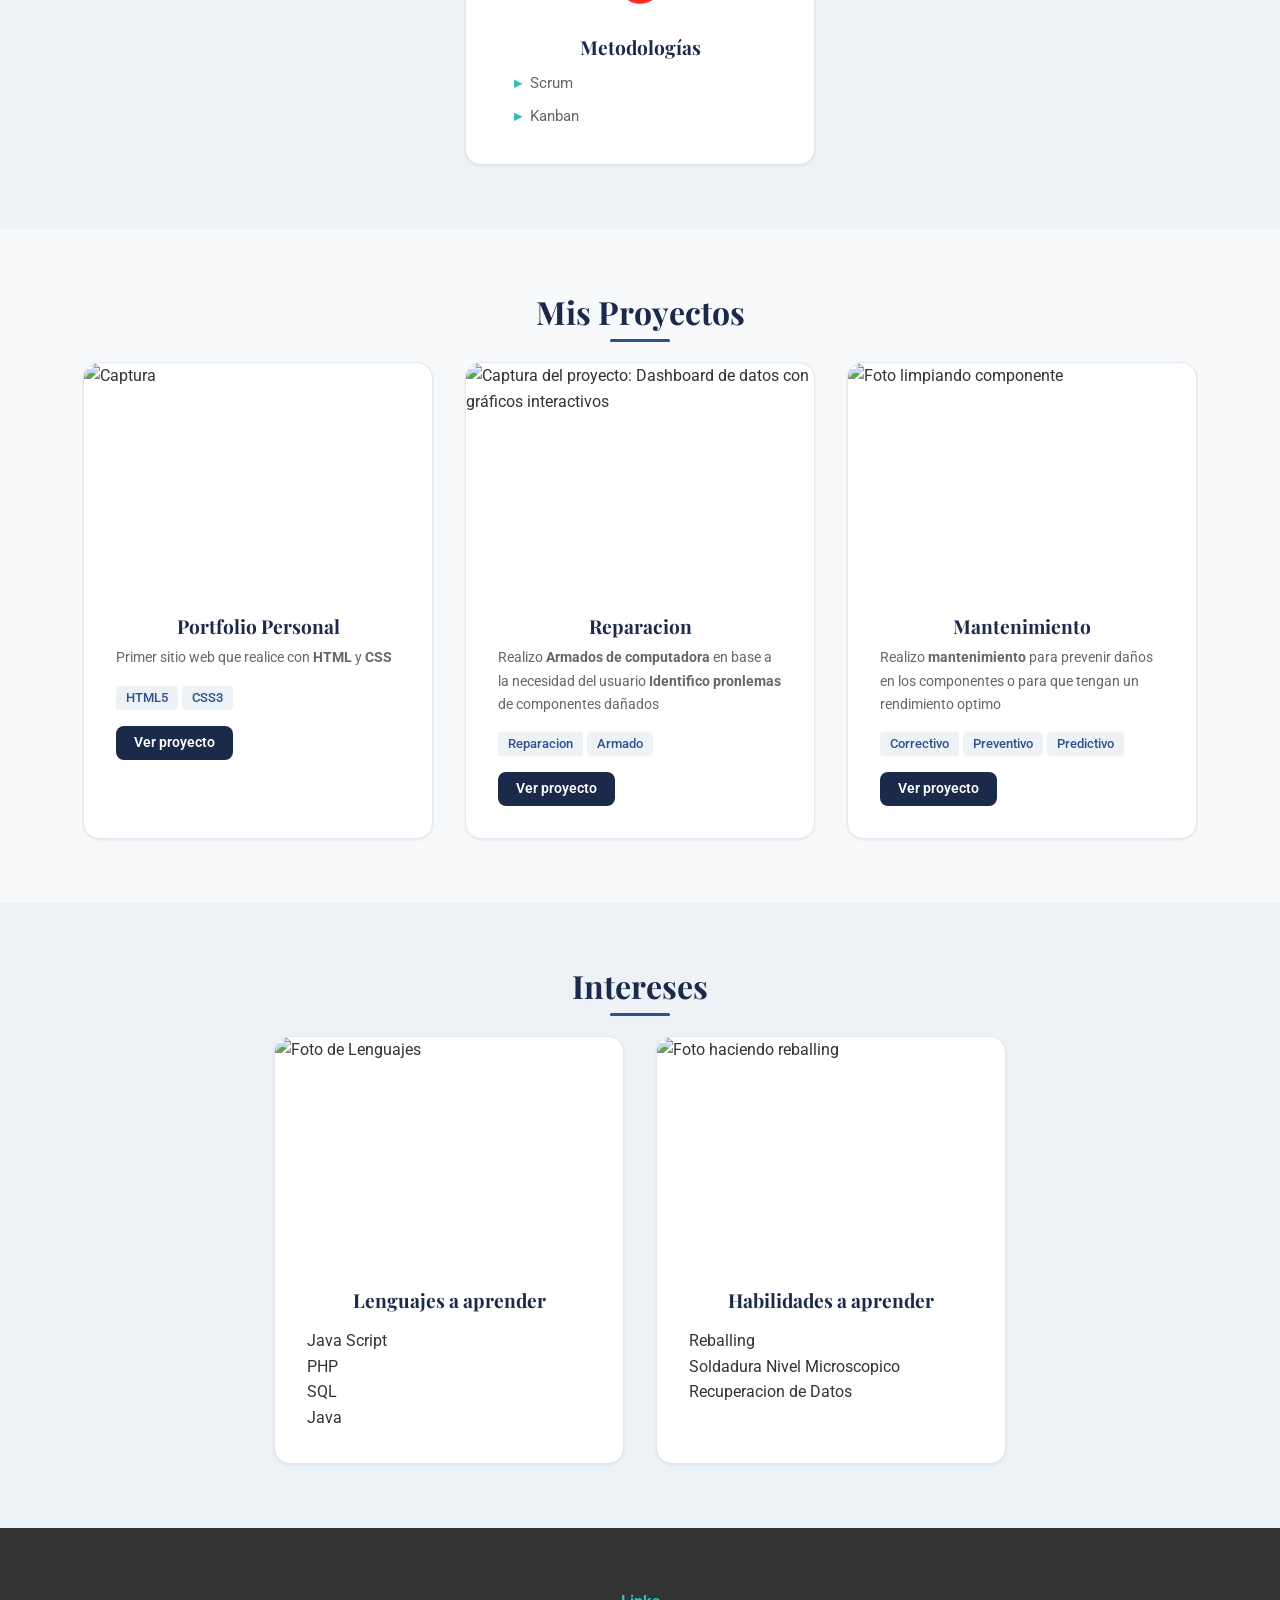
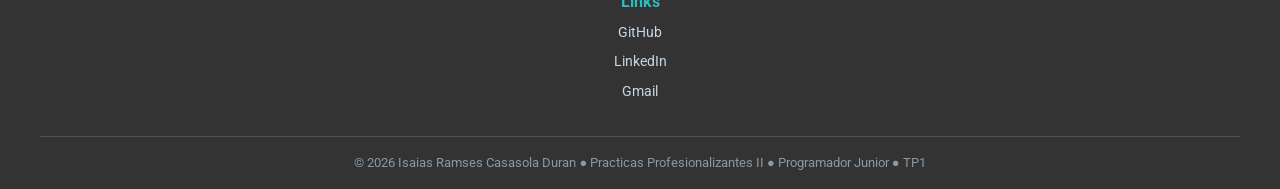
==== commit af1b2923: "nuevo font" ====
--- a/index.html
+++ b/index.html
@@ -6,7 +6,11 @@
     <meta name="viewport" content="width=device-width, initial-scale=1.0">
     <title> Isaias Ramses Casasola Duran · Estudiante de Analisis de Sistemas y desarrollo web</title>
     <link rel="stylesheet" href="css/style.css">
-
+    <link rel="preconnect" href="https://fonts.googleapis.com">
+    <link rel="preconnect" href="https://fonts.gstatic.com" crossorigin>
+    <link href="https://fonts.googleapis.com/css2?family=Roboto:ital,wght@0,100..900;1,100..900&display=swap" rel="stylesheet">
+    <link href="https://fonts.googleapis.com/css2?family=Playfair+Display:wght@400;600;700&display=swap" rel="stylesheet">
+    <link href="https://fonts.googleapis.com/css2?family=Source+Code+Pro:wght@400;600&display=swap" rel="stylesheet">
 </head>
 
 <body>
--- a/css/style.css
+++ b/css/style.css
@@ -12,8 +12,8 @@
     --color-warning: #F59E0B;       
 
     --font-body: 'Segoe UI', 'Roboto', Arial, sans-serif;
-    --font-heading: 'Georgia', 'Times New Roman', serif;
-    --font-code: 'Consolas', 'Courier New', monospace;
+    --font-heading: 'Playfair Display', serif;
+    --font-code: 'Source Code Pro', monospace;
 
     --spacing-xs: 0.25rem;   
     --spacing-sm: 0.5rem;    
@@ -31,6 +31,15 @@
 
     
     --transition: all 0.3s ease;
+}
+
+.roboto-uniquifier {
+  font-family: "Roboto", sans-serif;
+  font-optical-sizing: auto;
+  font-weight: weight;
+  font-style: normal;
+  font-variation-settings:
+    "wdth" 100;
 }
 
 
@@ -693,12 +702,12 @@
     padding: 20px;
 }
 .gallery-container img {
-    width: auto;           /* 🔥 en vez de 100% */
+    width: auto;           
     max-width: 500px;
     height: auto;
 
     display: block;
-    margin: 0 auto;        /* 🔥 centra real */
+    margin: 0 auto;        
     
     background-color: #1e293b;
     padding: 10px;
